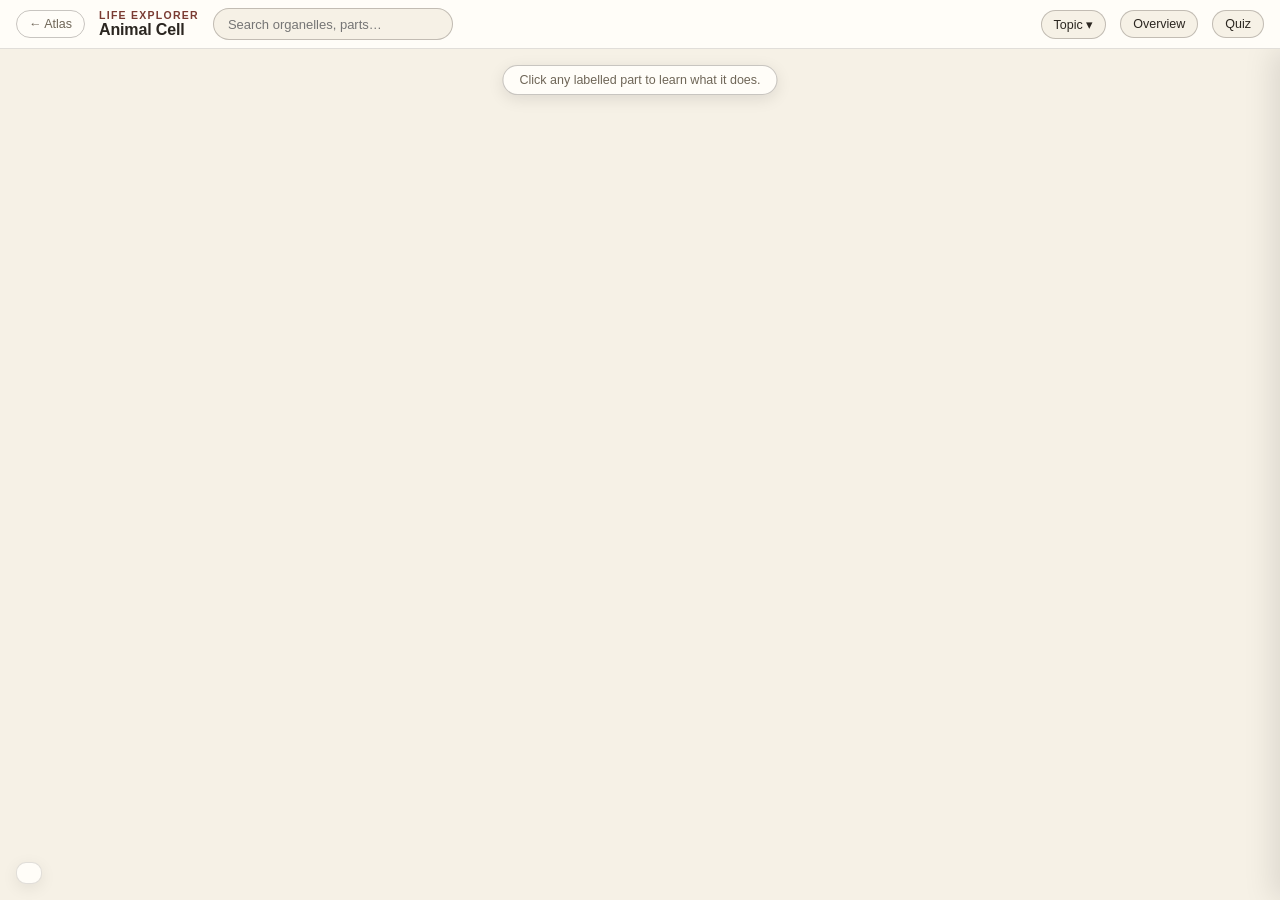
==== subjects/biology/index.html @ 9d11103c "Add three more Biology topics: Tree of Life, Body, Genetics Completes the Life Explorer's first four" ====
<!DOCTYPE html>
<html lang="en">
<head>
<meta charset="utf-8">
<meta name="viewport" content="width=device-width, initial-scale=1">
<title>Life Explorer — Biology · Learning Atlas</title>
<link rel="stylesheet" href="../../core/theme.css">
<link rel="stylesheet" href="styles.css">
</head>
<body>
<div id="app">

  <!-- TOP BAR -->
  <header id="topbar" class="ui">
    <a class="homelink" href="../../" title="Back to the Learning Atlas hub">← Atlas</a>
    <div class="brand"><small>Life Explorer</small><span id="brand-title">Animal Cell</span></div>
    <div class="searchbox">
      <input id="search" type="text" placeholder="Search organelles, parts…" aria-label="Search" autocomplete="off">
      <div id="results" class="results"></div>
    </div>
    <div class="spacer"></div>
    <div class="tb-menu">
      <button class="tb-btn" id="topic-btn" title="Choose a topic">Topic ▾</button>
      <div class="menu-pop" id="topic-pop"></div>
    </div>
    <button class="tb-btn" id="overview-btn">Overview</button>
    <button class="tb-btn" id="quiz-btn">Quiz</button>
  </header>

  <!-- STAGE -->
  <div id="stage">
    <div id="canvas" role="region" aria-label="Interactive biology diagram"></div>
    <div class="legend ui" id="legend" aria-live="polite"></div>
    <div class="hint ui" id="hint">Click any labelled part to learn what it does.</div>
    <div class="live-instruction ui" id="live-instruction"></div>

    <!-- RAIL -->
    <aside id="rail" aria-label="Information panel">
      <div class="rail-head">
        <div style="flex:1">
          <div class="rkind ui" id="rkind">Topic</div>
          <div class="rtitle" id="rtitle">Animal Cell</div>
        </div>
        <button class="icon-btn" id="railclose" title="Close">✕</button>
      </div>
      <div class="tabs" id="tabs"></div>
      <div class="rail-body" id="railbody"></div>
    </aside>
  </div>

  <!-- QUIZ -->
  <div id="quiz"><div class="quizcard ui" id="quizcard"></div></div>
</div>

<script src="../../core/shell.js"></script>
<script src="data/cell.js"></script>
<script src="data/tree-of-life.js"></script>
<script src="data/body-systems.js"></script>
<script src="data/genetics.js"></script>
<script src="explorer.js"></script>
</body>
</html>
---- core/theme.css ----
/* Learning Atlas — shared design system.
   Subject-agnostic tokens + reusable UI (top bar, menus, search, info rail,
   tabs, cards, quiz). Every subject hub links this first, then adds its own
   subject-specific styles (the map for history, diagrams for biology, …).
   Atlas aesthetic; light + dark via prefers-color-scheme.                    */
:root{
  --page:#f6f1e6; --panel:#fffdf8; --panel2:#f1ead9; --ink:#2b2620; --muted:#6f6657; --faint:#9a9588;
  --rule:rgba(43,38,32,.14); --rule2:rgba(43,38,32,.26); --accent:#7a3b32; --link:#3f5a82;
  --neutral:#d6cfbf; --neutral-stroke:#bdb6a4;
  --good:#5f8a6a; --bad:#b0504a;
  --ui:-apple-system,BlinkMacSystemFont,"Segoe UI",Helvetica,Arial,sans-serif;
  --serif:"Iowan Old Style","Palatino Linotype",Palatino,Georgia,serif;
  --rail-w:440px;
}
@media (prefers-color-scheme: dark){
  :root{
    --page:#1c1915; --panel:#252119; --panel2:#1f1c16; --ink:#ece4d4; --muted:#a59c8b; --faint:#7c7466;
    --rule:rgba(236,228,212,.14); --rule2:rgba(236,228,212,.26); --accent:#d99a8e; --link:#9db4d8;
    --neutral:#39342a; --neutral-stroke:#4a4436;
    --good:#6f9b7a; --bad:#c06a6a;
  }
}
*{box-sizing:border-box}
html,body{height:100%}
body{margin:0;background:var(--page);color:var(--ink);font-family:var(--serif);-webkit-font-smoothing:antialiased}
button{font-family:var(--ui);cursor:pointer}
.ui{font-family:var(--ui)}
.sr-only{position:absolute;width:1px;height:1px;padding:0;margin:-1px;overflow:hidden;clip:rect(0,0,0,0);border:0}

/* ---- app shell ---- */
#app{display:flex;flex-direction:column;height:100vh;overflow:hidden}
#topbar{display:flex;align-items:center;gap:14px;padding:8px 16px;background:var(--panel);
  border-bottom:1px solid var(--rule);z-index:20;flex:none}
#topbar .brand{font-weight:600;font-size:16px;letter-spacing:-.01em;white-space:nowrap;text-decoration:none;color:var(--ink)}
#topbar .brand small{display:block;font-family:var(--ui);font-size:10.5px;letter-spacing:.12em;
  text-transform:uppercase;color:var(--accent);font-weight:700}
#topbar .spacer{flex:1}
.homelink{font-family:var(--ui);font-size:12.5px;color:var(--muted);text-decoration:none;border:1px solid var(--rule2);
  border-radius:16px;padding:6px 12px;white-space:nowrap}
.homelink:hover{border-color:var(--accent);color:var(--ink)}
.searchbox{position:relative;font-family:var(--ui)}
.searchbox input{width:240px;height:32px;border:1px solid var(--rule2);background:var(--page);color:var(--ink);
  border-radius:18px;padding:0 14px;font-size:13px;outline:none}
.searchbox input:focus{border-color:var(--accent)}
.results{position:absolute;top:38px;left:0;right:0;background:var(--panel);border:1px solid var(--rule2);
  border-radius:10px;box-shadow:0 8px 28px rgba(0,0,0,.14);overflow:hidden;display:none;z-index:30}
.results.open{display:block}
.results button{display:flex;justify-content:space-between;gap:10px;width:100%;text-align:left;border:0;
  background:none;color:var(--ink);padding:9px 12px;font-size:13px;border-bottom:1px solid var(--rule)}
.results button:hover{background:var(--panel2)}
.results .sub{color:var(--muted);font-size:11.5px}
.tb-btn{font-family:var(--ui);font-size:12.5px;border:1px solid var(--rule2);background:var(--page);
  color:var(--ink);border-radius:16px;padding:6px 12px;display:flex;align-items:center;gap:6px}
.tb-btn:hover{border-color:var(--accent)}
.tb-btn.active{border-color:var(--accent);color:var(--accent);font-weight:600}
.tb-menu{position:relative}
.menu-pop{position:absolute;right:0;top:38px;background:var(--panel);border:1px solid var(--rule2);
  border-radius:10px;padding:8px;box-shadow:0 8px 28px rgba(0,0,0,.14);display:none;z-index:30;min-width:190px}
.menu-pop.open{display:block}
.menu-pop label{display:flex;align-items:center;gap:8px;padding:6px 8px;font-family:var(--ui);font-size:13px;
  color:var(--ink);border-radius:6px;cursor:pointer}
.menu-pop label:hover{background:var(--panel2)}
.menu-pop .head{font-family:var(--ui);font-size:10.5px;letter-spacing:.1em;text-transform:uppercase;
  color:var(--muted);padding:4px 8px}
.menu-pop button.menu-item{display:block;width:100%;text-align:left;border:0;background:none;color:var(--ink);
  padding:7px 8px;border-radius:6px;font-family:var(--ui);font-size:13px}
.menu-pop button.menu-item:hover{background:var(--panel2)}

/* ---- stage ---- */
#stage{position:relative;flex:1;min-height:0;overflow:hidden;display:flex}

/* ---- info rail ---- */
#rail{position:absolute;top:0;right:0;height:100%;width:var(--rail-w);max-width:88vw;background:var(--panel);
  border-left:1px solid var(--rule);display:flex;flex-direction:column;transform:translateX(100%);
  transition:transform .32s cubic-bezier(.4,0,.2,1);z-index:25;box-shadow:-8px 0 28px rgba(0,0,0,.10)}
#rail.open{transform:translateX(0)}
.rail-head{display:flex;align-items:center;gap:8px;padding:12px 14px;border-bottom:1px solid var(--rule)}
.rail-head .rtitle{font-weight:600;font-size:17px;flex:1;line-height:1.2}
.rail-head .rkind{font-family:var(--ui);font-size:11px;letter-spacing:.08em;text-transform:uppercase;color:var(--accent);font-weight:700}
.icon-btn{width:30px;height:30px;border-radius:7px;border:1px solid var(--rule2);background:var(--page);
  color:var(--ink);font-size:14px;line-height:1}
.icon-btn:hover{border-color:var(--accent)}
.tabs{display:flex;gap:2px;padding:6px 10px 0;border-bottom:1px solid var(--rule);flex-wrap:wrap;font-family:var(--ui)}
.tabs button{border:0;background:none;color:var(--muted);font-size:12px;padding:7px 9px;border-radius:7px 7px 0 0;
  border-bottom:2px solid transparent}
.tabs button:hover{color:var(--ink)}
.tabs button.active{color:var(--accent);border-bottom-color:var(--accent);font-weight:600}
.rail-body{flex:1;overflow-y:auto;padding:18px 22px}
.rail-body h3{font-size:15px;margin:20px 0 7px;font-family:var(--ui);font-weight:700}
.rail-body h3:first-child{margin-top:0}
.rail-body p{margin:0 0 13px;font-size:15px;line-height:1.68}
.rail-body ul{margin:0 0 13px;padding-left:20px}
.rail-body li{margin:0 0 5px;line-height:1.6}
.rail-body .lead{font-size:16px;line-height:1.62;color:var(--ink)}
.kv{display:grid;grid-template-columns:auto 1fr;gap:5px 12px;font-family:var(--ui);font-size:13px;margin:0 0 14px}
.kv dt{color:var(--muted)}
.kv dd{margin:0;text-align:right}
.chips{display:flex;flex-wrap:wrap;gap:6px;margin:0 0 14px}
.chip{font-family:var(--ui);font-size:12px;border:1px solid var(--rule2);border-radius:14px;padding:3px 10px;color:var(--muted);
  background:none;cursor:pointer}
.chip:hover{border-color:var(--accent);color:var(--ink)}
.conf{display:inline-block;font-family:var(--ui);font-size:10.5px;letter-spacing:.04em;text-transform:uppercase;
  color:var(--muted);border:1px solid var(--rule2);border-radius:10px;padding:1px 7px;margin-left:6px;vertical-align:1px}
.conf.low{color:var(--accent);border-color:var(--accent)}
.list-item{display:flex;gap:10px;align-items:flex-start;width:100%;text-align:left;border:0;background:none;
  color:var(--ink);padding:9px 6px;border-bottom:1px solid var(--rule);font-family:var(--serif)}
.list-item:hover{background:var(--panel2)}
.list-item .dot{width:9px;height:9px;border-radius:50%;margin-top:6px;flex:none}
.list-item .li-main{flex:1}
.list-item .li-title{font-size:14px}
.list-item .li-sub{font-family:var(--ui);font-size:11.5px;color:var(--muted)}
.note{font-family:var(--ui);font-size:12px;color:var(--muted);background:var(--panel2);border-radius:8px;padding:9px 11px;margin:0 0 12px}

/* ---- quiz modal ---- */
#quiz{position:absolute;inset:0;background:rgba(20,16,12,.45);display:none;align-items:center;justify-content:center;z-index:40}
#quiz.open{display:flex}
.quizcard{background:var(--panel);border-radius:16px;border:1px solid var(--rule2);max-width:440px;width:90%;padding:22px 24px;
  box-shadow:0 20px 60px rgba(0,0,0,.3)}
.quizcard .kq{font-family:var(--ui);font-size:11px;letter-spacing:.1em;text-transform:uppercase;color:var(--accent);font-weight:700}
.quizcard h3{margin:6px 0 14px;font-size:19px}
.quizcard .opts{display:flex;flex-direction:column;gap:8px;margin-bottom:14px}
.quizcard .opts button{border:1px solid var(--rule2);background:var(--page);color:var(--ink);border-radius:10px;
  padding:10px 14px;text-align:left;font-family:var(--serif);font-size:15px}
.quizcard .opts button:hover{border-color:var(--accent)}
.quizcard .feedback{font-family:var(--ui);font-size:13.5px;padding:10px 12px;border-radius:8px;margin-bottom:12px;display:none}
.quizcard .feedback.show{display:block}
.quizcard .feedback.ok{background:rgba(99,140,80,.16);color:var(--good)}
.quizcard .feedback.no{background:rgba(176,80,70,.14);color:var(--bad)}
.quizcard .qfoot{display:flex;justify-content:space-between;align-items:center;font-family:var(--ui);font-size:12px;color:var(--muted)}
.quizcard .qfoot button{border:1px solid var(--rule2);background:var(--page);color:var(--ink);border-radius:8px;padding:7px 14px}
.live-instruction{position:absolute;left:50%;top:16px;transform:translateX(-50%);background:var(--accent);color:#fff;
  font-family:var(--ui);font-size:13px;padding:8px 16px;border-radius:18px;box-shadow:0 6px 20px rgba(0,0,0,.2);z-index:30;display:none}
.live-instruction.show{display:block}

@media (max-width:720px){
  :root{--rail-w:100%}
  #rail{box-shadow:none}
  #topbar .searchbox input{width:150px}
}
---- subjects/biology/styles.css ----
/* Life Explorer — biology-specific styles (diagram canvas, organelle shapes,
   category colours, legend). Loaded after core/theme.css.                    */
:root{
  /* cell */
  --bio-control:#7a5ea8; --bio-energy:#c0574a; --bio-manufacturing:#3f6ea5;
  --bio-storage:#2f8f88; --bio-cleanup:#b5883a; --bio-structure:#8a8172;
  /* tree of life */
  --bio-root:#7a3b32; --bio-bacteria:#2f8f88; --bio-archaea:#7a5ea8; --bio-eukarya:#4e8a54;
  /* body systems */
  --bio-nervous:#7a5ea8; --bio-circulatory:#c0574a; --bio-respiratory:#3f6ea5;
  --bio-digestive:#b5883a; --bio-excretory:#2f8f88; --bio-skeletal:#8a8172; --bio-muscular:#b05a7a;
  /* genetics */
  --bio-concept:#7a3b32; --bio-brown:#8a5a2b; --bio-blue:#3f6ea5;
}
@media (prefers-color-scheme: dark){
  :root{
    --bio-control:#a888d6; --bio-energy:#d1796d; --bio-manufacturing:#6f9bd0;
    --bio-storage:#5cb6ad; --bio-cleanup:#cfa64f; --bio-structure:#a59c8b;
    --bio-root:#d99a8e; --bio-bacteria:#5cb6ad; --bio-archaea:#a888d6; --bio-eukarya:#72b578;
    --bio-nervous:#a888d6; --bio-circulatory:#d1796d; --bio-respiratory:#6f9bd0;
    --bio-digestive:#cfa64f; --bio-excretory:#5cb6ad; --bio-skeletal:#a59c8b; --bio-muscular:#cd85a3;
    --bio-concept:#d99a8e; --bio-brown:#b58048; --bio-blue:#6f9bd0;
  }
}

#stage{background:var(--page)}
#canvas{flex:1;min-width:0;display:flex;align-items:center;justify-content:center;padding:22px 28px;overflow:auto}
#canvas svg.bio-diagram{width:100%;height:100%;max-height:100%;display:block}

/* organelle shapes, coloured by category */
.part{cursor:pointer}
.part .shape{stroke-width:2;transition:fill .15s ease, stroke-width .12s ease, filter .15s ease}
.cat-control .shape{fill:var(--bio-control);stroke:var(--bio-control)}
.cat-energy .shape{fill:var(--bio-energy);stroke:var(--bio-energy)}
.cat-manufacturing .shape{fill:var(--bio-manufacturing);stroke:var(--bio-manufacturing)}
.cat-storage .shape{fill:var(--bio-storage);stroke:var(--bio-storage)}
.cat-cleanup .shape{fill:var(--bio-cleanup);stroke:var(--bio-cleanup)}
.cat-structure .shape{fill:var(--bio-structure);stroke:var(--bio-structure)}
.cat-root .shape{fill:var(--bio-root);stroke:var(--bio-root)}
.cat-bacteria .shape{fill:var(--bio-bacteria);stroke:var(--bio-bacteria)}
.cat-archaea .shape{fill:var(--bio-archaea);stroke:var(--bio-archaea)}
.cat-eukarya .shape{fill:var(--bio-eukarya);stroke:var(--bio-eukarya)}
.cat-nervous .shape{fill:var(--bio-nervous);stroke:var(--bio-nervous)}
.cat-circulatory .shape{fill:var(--bio-circulatory);stroke:var(--bio-circulatory)}
.cat-respiratory .shape{fill:var(--bio-respiratory);stroke:var(--bio-respiratory)}
.cat-digestive .shape{fill:var(--bio-digestive);stroke:var(--bio-digestive)}
.cat-excretory .shape{fill:var(--bio-excretory);stroke:var(--bio-excretory)}
.cat-skeletal .shape{fill:var(--bio-skeletal);stroke:var(--bio-skeletal)}
.cat-muscular .shape{fill:var(--bio-muscular);stroke:var(--bio-muscular)}
.part .shape{fill-opacity:.82}
/* variants */
.shape.hollow{fill:none !important;stroke-width:2.5}
.shape.inner{opacity:.55}
.shape.inner2{stroke-dasharray:4 4;opacity:.7}
.shape.stroke{fill:none !important;stroke-width:5;stroke-linecap:round;stroke-linejoin:round}
.shape.stroke.thick{stroke-width:7}
.shape.crista{fill:none !important;stroke:var(--page);stroke-width:2.5;opacity:.7}
.part[data-part="cytoplasm"] .shape{fill-opacity:.14;stroke:none}
.part[data-part="cell-membrane"]{cursor:pointer}
.dots circle{fill:var(--bio-manufacturing)}
.cat-cleanup .dots circle{fill:var(--page)}
.dots.big circle{fill:var(--bio-manufacturing)}

/* hover + selection */
.part:hover .shape{filter:brightness(1.12);fill-opacity:.95}
.part.selected .shape{stroke:var(--ink);stroke-width:3.5}
.part.selected .shape.stroke{stroke:var(--ink)}
.part.dim{opacity:.35;transition:opacity .2s}

/* labels */
.plabel{font-family:var(--ui);font-size:15px;font-weight:600;fill:var(--ink);pointer-events:none;
  paint-order:stroke;stroke:var(--page);stroke-width:3.5px;stroke-linejoin:round}

/* tree-of-life nodes + connectors */
.shape.node{fill-opacity:.9}
.part:hover .shape.node{fill-opacity:1}
.connector{fill:none;stroke:var(--rule2);stroke-width:2.5}
.node-label{fill:#fff;stroke:none}
.tree-note{fill:var(--muted) !important;font-size:12px;font-weight:700;letter-spacing:.06em;text-transform:uppercase;
  stroke:var(--page);stroke-width:3px}

/* body-systems silhouette + label leaders */
.body-bg *{fill:var(--neutral);opacity:.45;pointer-events:none}
.leader{stroke:var(--rule2);stroke-width:1.5}
.shape.intestine{stroke-width:9}

/* legend (bottom-left, reuses core .legend look) */
.legend{position:absolute;left:16px;bottom:16px;background:var(--panel);border:1px solid var(--rule);
  border-radius:10px;padding:10px 12px;font-family:var(--ui);font-size:12px;color:var(--muted);
  box-shadow:0 4px 16px rgba(0,0,0,.08);max-width:220px}
.legend .ttl{font-weight:700;color:var(--ink);margin-bottom:6px;font-size:11px;letter-spacing:.05em;text-transform:uppercase}
.legend .row{display:flex;align-items:center;gap:8px;margin:4px 0;cursor:default}
.legend .sw{width:12px;height:12px;border-radius:4px;flex:none}
.hint{position:absolute;left:50%;top:16px;transform:translateX(-50%);background:var(--panel);
  border:1px solid var(--rule2);border-radius:18px;padding:7px 16px;font-family:var(--ui);font-size:12.5px;
  color:var(--muted);box-shadow:0 4px 16px rgba(0,0,0,.1);transition:opacity .5s}

/* part detail extras */
.analogy{font-family:var(--serif);font-style:italic;font-size:15px;line-height:1.55;color:var(--ink);
  border-left:3px solid var(--accent);padding:6px 0 6px 14px;margin:0 0 14px}
.cat-tag{display:inline-block;font-family:var(--ui);font-size:11px;font-weight:700;letter-spacing:.03em;
  border-radius:12px;padding:2px 10px;color:#fff}
.cat-tag.control{background:var(--bio-control)} .cat-tag.energy{background:var(--bio-energy)}
.cat-tag.manufacturing{background:var(--bio-manufacturing)} .cat-tag.storage{background:var(--bio-storage)}
.cat-tag.cleanup{background:var(--bio-cleanup)} .cat-tag.structure{background:var(--bio-structure)}
.parts-group{font-family:var(--ui);font-size:11px;font-weight:700;letter-spacing:.06em;text-transform:uppercase;
  color:var(--muted);margin:16px 0 4px}
.parts-group:first-child{margin-top:0}

/* genetics — Punnett square tool */
.punnett{width:100%;max-width:560px;margin:0 auto;font-family:var(--ui)}
.punnett h2{font-family:var(--serif);font-size:24px;margin:0 0 6px}
.punnett .pnote{font-size:13.5px;color:var(--muted);line-height:1.55;margin:0 0 18px}
.punnett .pnote b{color:var(--ink)}
.parents{display:flex;gap:18px;margin-bottom:22px;flex-wrap:wrap}
.parent{flex:1;min-width:170px}
.parent .plab{display:block;font-size:11px;font-weight:700;letter-spacing:.06em;text-transform:uppercase;color:var(--muted);margin-bottom:6px}
.seg{display:flex;gap:6px}
.seg-btn{flex:1;border:1px solid var(--rule2);background:var(--panel);color:var(--ink);border-radius:9px;
  padding:9px 0;font-size:15px;font-weight:600;letter-spacing:.02em}
.seg-btn:hover{border-color:var(--accent)}
.seg-btn.on{background:var(--accent);color:#fff;border-color:var(--accent)}
.square-wrap{display:flex;justify-content:center;margin-bottom:20px}
table.square{border-collapse:separate;border-spacing:6px}
table.square th{width:76px;height:40px;font-size:17px;font-weight:700;color:var(--muted)}
table.square th.corner{background:none}
table.square td{width:76px;height:76px;text-align:center;vertical-align:middle;font-size:22px;font-weight:700;
  border-radius:12px;color:#fff;box-shadow:0 2px 8px rgba(0,0,0,.12)}
td.ph-brown{background:var(--bio-brown)} td.ph-blue{background:var(--bio-blue)}
.results{max-width:420px;margin:0 auto}
.rrow{display:flex;gap:12px;align-items:baseline;padding:9px 0;border-bottom:1px solid var(--rule)}
.rrow:last-child{border-bottom:0}
.rlab{width:92px;flex:none;font-size:11px;font-weight:700;letter-spacing:.06em;text-transform:uppercase;color:var(--muted)}
.rval{font-size:15px;color:var(--ink)}
.ph-chip{display:inline-block;border-radius:14px;padding:3px 11px;color:#fff;font-size:13px;font-weight:600;margin-right:6px}
.ph-chip.brown{background:var(--bio-brown)} .ph-chip.blue{background:var(--bio-blue)}

/* quiz "click the diagram" peek mode: let clicks reach the canvas */
#quiz.peek{background:transparent;pointer-events:none;align-items:flex-start}
#quiz.peek .quizcard{display:none}

@media (max-width:720px){
  .legend{font-size:11px;max-width:160px}
  #canvas{padding:10px}
}
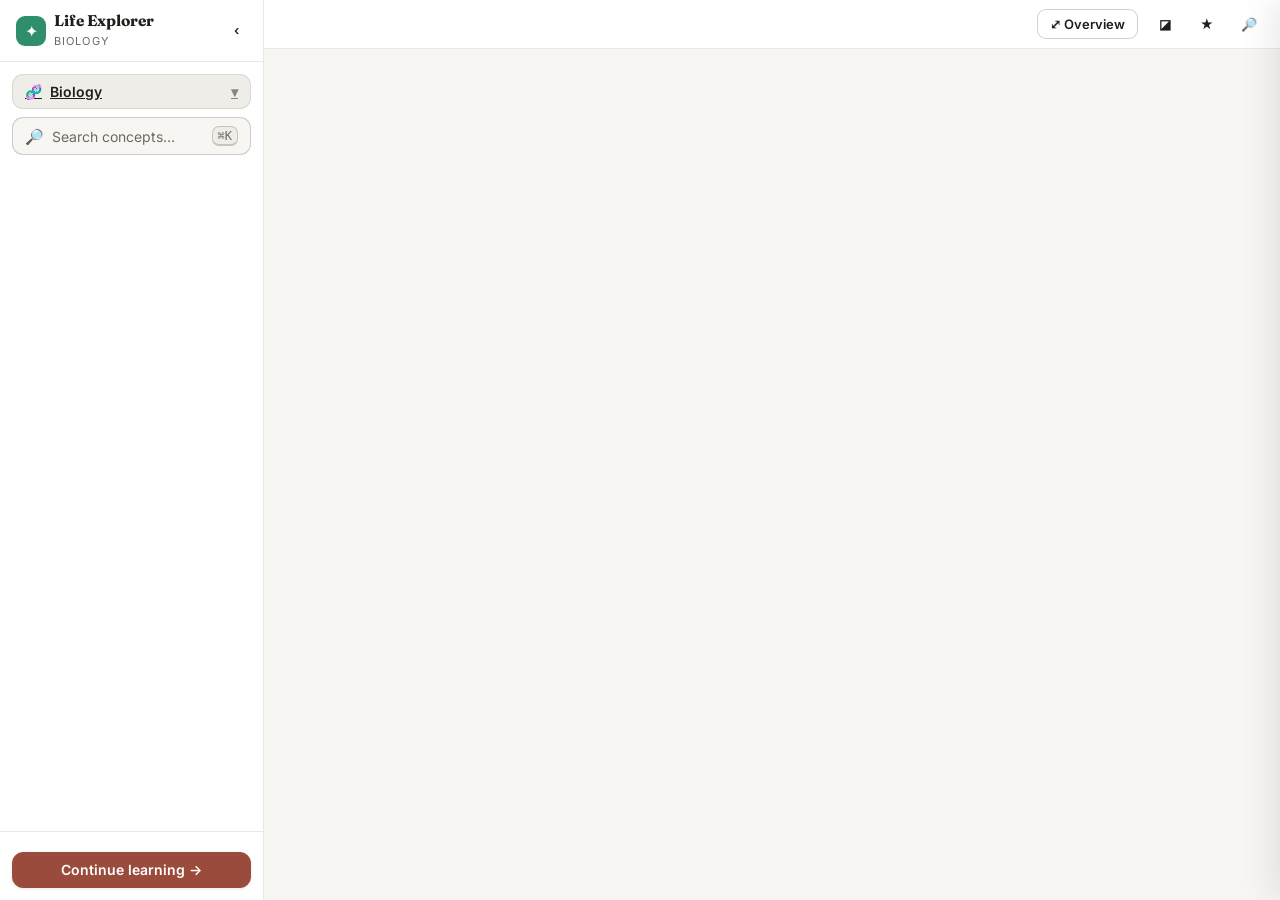
==== commit 516a3fea: "Biology: align to Indiana 2023 HS Biology standards Add the standards accountability layer to the Bi" ====
--- a/subjects/biology/index.html
+++ b/subjects/biology/index.html
@@ -8,55 +8,98 @@
 <link rel="stylesheet" href="styles.css">
 </head>
 <body>
-<div id="app">
+<div id="app" class="la-shell">
 
-  <!-- TOP BAR -->
-  <header id="topbar" class="ui">
-    <a class="homelink" href="../../" title="Back to the Learning Atlas hub">← Atlas</a>
-    <div class="brand"><small>Life Explorer</small><span id="brand-title">Animal Cell</span></div>
-    <div class="searchbox">
-      <input id="search" type="text" placeholder="Search organelles, parts…" aria-label="Search" autocomplete="off">
-      <div id="results" class="results"></div>
+  <!-- ===================== SIDEBAR (curriculum spine) ===================== -->
+  <aside class="la-side" id="sidebar" aria-label="Curriculum navigation">
+    <div class="la-brand">
+      <a class="la-logo" href="../../" title="Back to the Learning Atlas hub" aria-label="Learning Atlas home">✦</a>
+      <span class="la-brand-txt"><b>Life Explorer</b><small>Biology</small></span>
+      <button class="btn btn-ghost btn-icon btn-sm" id="collapse-btn" aria-label="Collapse sidebar" data-tooltip="Collapse">‹</button>
     </div>
-    <div class="spacer"></div>
-    <div class="tb-menu">
-      <button class="tb-btn" id="topic-btn" title="Choose a topic">Topic ▾</button>
-      <div class="menu-pop" id="topic-pop"></div>
+    <div class="la-side-scroll">
+      <a class="la-subject" href="../../" title="Switch subject"><span class="ic">🧬</span><span class="nm">Biology</span><span style="opacity:.5">▾</span></a>
+      <button class="la-navsearch" id="open-cmd"><span style="font-size:15px">🔎</span><span>Search concepts…</span><span class="kbd">⌘K</span></button>
+      <nav id="outline" aria-label="Concepts by unit"></nav>
     </div>
-    <button class="tb-btn" id="overview-btn">Overview</button>
-    <button class="tb-btn" id="quiz-btn">Quiz</button>
-  </header>
+    <div class="la-side-foot">
+      <div class="la-streak" id="streak"></div>
+      <button class="btn btn-primary btn-block la-btn-continue" id="continue-btn"><span>Continue learning →</span></button>
+    </div>
+  </aside>
 
-  <!-- STAGE -->
-  <div id="stage">
-    <div id="canvas" role="region" aria-label="Interactive biology diagram"></div>
-    <div class="legend ui" id="legend" aria-live="polite"></div>
-    <div class="hint ui" id="hint">Click any labelled part to learn what it does.</div>
-    <div class="live-instruction ui" id="live-instruction"></div>
+  <!-- ===================== MAIN ===================== -->
+  <div class="la-main">
+    <header class="la-appbar">
+      <button class="btn btn-ghost btn-icon btn-sm la-menu-toggle" id="menu-btn" aria-label="Open menu">☰</button>
+      <nav class="la-crumbs" id="crumbs" aria-label="Breadcrumb"></nav>
+      <span class="spacer"></span>
+      <button class="btn btn-secondary btn-sm" id="quiz-btn" data-tooltip="Quiz on this model" style="display:none">Quiz</button>
+      <button class="btn btn-secondary btn-sm" id="overview-btn" data-tooltip="Zoom out to the whole map"><span id="overview-label">⤢ Overview</span></button>
+      <button class="btn btn-ghost btn-icon btn-sm" id="standards-btn" data-tooltip="Standards coverage (Indiana)" aria-label="Standards coverage">◪</button>
+      <button class="btn btn-ghost btn-icon btn-sm" id="progress-btn" data-tooltip="Your progress" aria-label="Progress">★</button>
+      <button class="btn btn-ghost btn-icon btn-sm" id="open-cmd2" data-tooltip="Search (⌘K)" aria-label="Search">🔎</button>
+    </header>
 
-    <!-- RAIL -->
-    <aside id="rail" aria-label="Information panel">
-      <div class="rail-head">
-        <div style="flex:1">
-          <div class="rkind ui" id="rkind">Topic</div>
-          <div class="rtitle" id="rtitle">Animal Cell</div>
-        </div>
-        <button class="icon-btn" id="railclose" title="Close">✕</button>
+    <div id="stage">
+      <div id="bio-main">
+        <div id="bio-map" class="m-view" role="region" aria-label="Learning map"></div>
+        <div id="bio-lesson" class="m-view" role="region" aria-label="Lesson" style="display:none"></div>
+        <div id="canvas" role="region" aria-label="Interactive biology diagram" style="display:none"></div>
+        <div class="legend ui" id="legend" aria-live="polite" style="display:none"></div>
+        <div class="hint ui" id="hint" style="display:none">Click any labelled part to learn what it does.</div>
+        <div class="live-instruction ui" id="live-instruction"></div>
       </div>
-      <div class="tabs" id="tabs"></div>
-      <div class="rail-body" id="railbody"></div>
-    </aside>
+    </div>
   </div>
 
-  <!-- QUIZ -->
+  <!-- ===================== SHARED DRAWER (scrim + rail) ===================== -->
+  <div class="la-scrim" id="scrim"></div>
+  <aside id="rail" aria-label="Details panel">
+    <div class="rail-head">
+      <div style="flex:1">
+        <div class="rkind ui" id="rkind">Field notebook</div>
+        <div class="rtitle" id="rtitle">Your progress</div>
+      </div>
+      <button class="icon-btn" id="railclose" title="Close" aria-label="Close panel">✕</button>
+    </div>
+    <div class="tabs" id="tabs"></div>
+    <div class="rail-body" id="railbody"></div>
+  </aside>
+
+  <!-- ===================== COMMAND PALETTE ===================== -->
+  <div class="la-cmd" id="cmd">
+    <div class="la-cmd-card">
+      <div class="la-cmd-in"><span style="font-size:17px;color:var(--muted)">🔎</span>
+        <input id="cmd-input" type="text" placeholder="Search concepts, models, jump to a unit…" aria-label="Search" autocomplete="off">
+        <span class="kbd">esc</span></div>
+      <div class="la-cmd-list" id="cmd-list"></div>
+    </div>
+  </div>
+
+  <!-- ===================== QUIZ MODAL ===================== -->
   <div id="quiz"><div class="quizcard ui" id="quizcard"></div></div>
 </div>
 
+<script type="module" src="vendor/model-viewer.min.js"></script>
 <script src="../../core/shell.js"></script>
+<script src="engine/store.js"></script>
+<script src="engine/graph.js"></script>
+<script src="engine/components.js"></script>
+<script src="engine/player.js"></script>
+<script src="engine/map.js"></script>
+<script src="explorer.js"></script>
 <script src="data/cell.js"></script>
+<script src="data/plant-cell.js"></script>
 <script src="data/tree-of-life.js"></script>
 <script src="data/body-systems.js"></script>
 <script src="data/genetics.js"></script>
-<script src="explorer.js"></script>
+<script src="data/concepts.js"></script>
+<script src="data/standards.js"></script>
+<script src="data/lessons-life.js"></script>
+<script src="data/lessons-cells.js"></script>
+<script src="data/lessons-processes.js"></script>
+<script src="data/lessons-more.js"></script>
+<script src="engine/app.js"></script>
 </body>
 </html>
--- a/core/theme.css
+++ b/core/theme.css
@@ -1,139 +1,592 @@
-/* Learning Atlas — shared design system.
-   Subject-agnostic tokens + reusable UI (top bar, menus, search, info rail,
-   tabs, cards, quiz). Every subject hub links this first, then adds its own
-   subject-specific styles (the map for history, diagrams for biology, …).
-   Atlas aesthetic; light + dark via prefers-color-scheme.                    */
+/* ============================================================================
+   Learning Atlas — shared design system  (core/theme.css)
+   ----------------------------------------------------------------------------
+   ONE source of truth for the whole hub. Every subject links this first, then
+   layers its own subject-specific styles on top. The "atlas" identity is kept
+   — warm parchment surfaces, an editorial serif for display, a muted brick
+   accent — but it is now expressed through a rigorous token system (spacing,
+   radius, elevation, type, motion) plus a library of reusable primitives
+   (buttons, cards, badges, tooltips, skeletons, empty/error states, forms,
+   alerts, progress) so every page is built from the same parts.
+
+   LAYERS
+     1. Design tokens         — the vocabulary (colour, space, radius, …)
+     2. Base + accessibility  — resets, focus rings, reduced-motion, a11y
+     3. App shell             — topbar, search, menus
+     4. Stage + info rail     — the sliding drawer + its content styles
+     5. Quiz modal            — dialog
+     6. Primitives            — buttons, cards, badges, chips, tags, tooltips,
+                                skeletons, spinners, empty states, alerts,
+                                progress, form controls, kbd
+   Light + dark via prefers-color-scheme; high-contrast + reduced-motion honoured.
+   ========================================================================== */
+
+/* Modern-scholarly type: Inter for UI/body, Fraunces (optical serif) for display. */
+@import url('https://fonts.googleapis.com/css2?family=Inter:wght@400;500;600;700;800&family=Fraunces:opsz,wght@9..144,500;9..144,600;9..144,700&display=swap');
+
+/* ========================================================================== *
+   1 · DESIGN TOKENS
+   ========================================================================== */
 :root{
-  --page:#f6f1e6; --panel:#fffdf8; --panel2:#f1ead9; --ink:#2b2620; --muted:#6f6657; --faint:#9a9588;
-  --rule:rgba(43,38,32,.14); --rule2:rgba(43,38,32,.26); --accent:#7a3b32; --link:#3f5a82;
-  --neutral:#d6cfbf; --neutral-stroke:#bdb6a4;
-  --good:#5f8a6a; --bad:#b0504a;
-  --ui:-apple-system,BlinkMacSystemFont,"Segoe UI",Helvetica,Arial,sans-serif;
-  --serif:"Iowan Old Style","Palatino Linotype",Palatino,Georgia,serif;
+  /* — Brand & surface palette ("modern scholarly": clean warm neutrals,
+       a livelier terracotta accent; the parchment yellow is retired) — */
+  --page:#f7f6f3; --panel:#ffffff; --panel2:#efede8;
+  --ink:#211f1c; --muted:#6d6a63; --faint:#9b968c;
+  --rule:rgba(33,31,28,.10); --rule2:rgba(33,31,28,.20);
+  --accent:#9a4b3b; --link:#3e63a8;
+  --neutral:#dedbd3; --neutral-stroke:#c4c0b5;
+  --good:#3d9464; --bad:#c74f44;
+
+  /* — Semantic colour extensions — */
+  --accent-ink:#ffffff;                  /* text/icon on an accent fill       */
+  --accent-weak:rgba(154,75,59,.09);     /* accent tint background            */
+  --accent-ring:rgba(154,75,59,.25);     /* focus ring / selected glow        */
+  --info:#3e63a8;  --info-weak:rgba(62,99,168,.10);
+  --warn:#b07a22;  --warn-weak:rgba(176,122,34,.12);
+  --good-weak:rgba(61,148,100,.12);
+  --bad-weak:rgba(199,79,68,.10);
+  --focus:#3e63a8;                        /* keyboard focus ring              */
+  --overlay:rgba(18,17,15,.48);           /* modal / scrim backdrop           */
+  --scrim:rgba(18,17,15,.14);             /* light scrim for non-blocking drawer */
+  /* --brand is the per-subject chrome accent. Defaults to the atlas brick;
+     each subject may set it to its own hue (Math blue, Biology green, …). */
+  --brand:var(--accent); --brand-ink:var(--accent-ink);
+  --brand-weak:var(--accent-weak); --brand-ring:var(--accent-ring);
+
+  /* — Typography — */
+  --ui:"Inter",-apple-system,BlinkMacSystemFont,"Segoe UI",Helvetica,Arial,sans-serif;
+  --serif:"Fraunces","Iowan Old Style","Palatino Linotype",Palatino,Georgia,serif;
+  --mono:ui-monospace,SFMono-Regular,"SF Mono",Menlo,Consolas,monospace;
+  --fs-2xs:11px; --fs-xs:12px; --fs-sm:13px; --fs-md:14px; --fs-base:15.5px;
+  --fs-lg:17.5px; --fs-xl:20px; --fs-2xl:23px; --fs-3xl:28px; --fs-4xl:36px; --fs-5xl:48px;
+  --lh-tight:1.15; --lh-snug:1.35; --lh-normal:1.55; --lh-relaxed:1.68;
+  --fw-normal:400; --fw-medium:500; --fw-semibold:600; --fw-bold:700;
+  --tracking-wide:.08em; --tracking-wider:.12em; --tracking-caps:.1em;
+
+  /* — Spacing scale (4px base) — */
+  --sp-0:0; --sp-1:4px; --sp-2:8px; --sp-3:12px; --sp-4:16px; --sp-5:20px;
+  --sp-6:24px; --sp-7:28px; --sp-8:32px; --sp-10:40px; --sp-12:48px; --sp-16:64px;
+
+  /* — Radius scale — */
+  --r-xs:7px; --r-sm:9px; --r-md:11px; --r-lg:14px; --r-xl:18px; --r-2xl:24px;
+  --r-pill:999px; --r-round:50%;
+
+  /* — Elevation (shadows: soft, diffuse, neutral) — */
+  --sh-1:0 1px 2px rgba(20,18,15,.04), 0 1px 4px rgba(20,18,15,.06);
+  --sh-2:0 3px 12px rgba(20,18,15,.07);
+  --sh-3:0 10px 32px rgba(20,18,15,.11);
+  --sh-4:0 24px 64px rgba(20,18,15,.16);
+  --sh-rail:-8px 0 32px rgba(0,0,0,.09);
+  --sh-focus:0 0 0 3px var(--accent-ring);
+
+  /* — Motion — */
+  --ease:cubic-bezier(.4,0,.2,1);
+  --ease-out:cubic-bezier(.2,.7,.2,1);
+  --ease-spring:cubic-bezier(.34,1.4,.5,1);
+  --dur-1:120ms; --dur-2:200ms; --dur-3:320ms; --dur-4:480ms;
+
+  /* — Z-index scale — */
+  --z-stage:10; --z-nav:20; --z-rail:25; --z-pop:30; --z-modal:40; --z-toast:50;
+
+  /* — Layout — */
   --rail-w:440px;
-}
+  --touch:44px;                            /* min interactive target           */
+}
+
 @media (prefers-color-scheme: dark){
   :root{
-    --page:#1c1915; --panel:#252119; --panel2:#1f1c16; --ink:#ece4d4; --muted:#a59c8b; --faint:#7c7466;
-    --rule:rgba(236,228,212,.14); --rule2:rgba(236,228,212,.26); --accent:#d99a8e; --link:#9db4d8;
-    --neutral:#39342a; --neutral-stroke:#4a4436;
-    --good:#6f9b7a; --bad:#c06a6a;
+    /* neutral slate darks (the sepia dark mode is retired) */
+    --page:#141519; --panel:#1d1f24; --panel2:#181a1f;
+    --ink:#e9e9ec; --muted:#9d9fa6; --faint:#6f7178;
+    --rule:rgba(233,233,236,.10); --rule2:rgba(233,233,236,.20);
+    --accent:#e29385; --link:#94b4e8;
+    --neutral:#2a2d33; --neutral-stroke:#3a3e46;
+    --good:#66b586; --bad:#dd7a70;
+
+    --accent-ink:#17140f;
+    --accent-weak:rgba(226,147,133,.13);
+    --accent-ring:rgba(226,147,133,.28);
+    --info:#94b4e8; --info-weak:rgba(148,180,232,.14);
+    --warn:#d8b878; --warn-weak:rgba(216,184,120,.14);
+    --good-weak:rgba(102,181,134,.16);
+    --bad-weak:rgba(221,122,112,.15);
+    --focus:#94b4e8;
+    --overlay:rgba(0,0,0,.60);
+    --scrim:rgba(0,0,0,.34);
+
+    --sh-1:0 1px 2px rgba(0,0,0,.30), 0 1px 3px rgba(0,0,0,.34);
+    --sh-2:0 3px 12px rgba(0,0,0,.38);
+    --sh-3:0 10px 32px rgba(0,0,0,.46);
+    --sh-4:0 24px 64px rgba(0,0,0,.55);
+    --sh-rail:-8px 0 32px rgba(0,0,0,.45);
   }
 }
+
+/* Stronger separators when the OS asks for more contrast. */
+@media (prefers-contrast: more){
+  :root{--rule:rgba(33,31,28,.34); --rule2:rgba(33,31,28,.52); --muted:#54524b; --faint:#6b6961}
+}
+@media (prefers-contrast: more) and (prefers-color-scheme: dark){
+  :root{--rule:rgba(233,233,236,.34); --rule2:rgba(233,233,236,.55); --muted:#c6c7cc; --faint:#a5a6ad}
+}
+
+/* ========================================================================== *
+   2 · BASE + ACCESSIBILITY
+   ========================================================================== */
 *{box-sizing:border-box}
 html,body{height:100%}
-body{margin:0;background:var(--page);color:var(--ink);font-family:var(--serif);-webkit-font-smoothing:antialiased}
-button{font-family:var(--ui);cursor:pointer}
+body{margin:0;background:var(--page);color:var(--ink);font-family:var(--ui);
+  -webkit-font-smoothing:antialiased;text-rendering:optimizeLegibility}
+/* Display headings carry the scholarly serif; body copy is the modern sans. */
+h1,h2,h3,h4{font-family:var(--serif);letter-spacing:-.01em}
+button{font-family:var(--ui);cursor:pointer;color:inherit}
+/* Inline SVG icons (Atlas.icon) inherit text colour and align to the text line. */
+.ic-svg{display:inline-block;vertical-align:-.15em;flex:none}
+a{color:var(--link)}
 .ui{font-family:var(--ui)}
+.serif{font-family:var(--serif)}
+.tabnum{font-variant-numeric:tabular-nums}
 .sr-only{position:absolute;width:1px;height:1px;padding:0;margin:-1px;overflow:hidden;clip:rect(0,0,0,0);border:0}
 
-/* ---- app shell ---- */
-#app{display:flex;flex-direction:column;height:100vh;overflow:hidden}
-#topbar{display:flex;align-items:center;gap:14px;padding:8px 16px;background:var(--panel);
-  border-bottom:1px solid var(--rule);z-index:20;flex:none}
-#topbar .brand{font-weight:600;font-size:16px;letter-spacing:-.01em;white-space:nowrap;text-decoration:none;color:var(--ink)}
-#topbar .brand small{display:block;font-family:var(--ui);font-size:10.5px;letter-spacing:.12em;
-  text-transform:uppercase;color:var(--accent);font-weight:700}
+/* One consistent keyboard-focus ring for every interactive element. Mouse
+   users never see it (":focus-visible"); keyboard users always do. */
+:where(a,button,input,select,textarea,[tabindex],summary):focus-visible{
+  outline:2px solid var(--focus);outline-offset:2px;border-radius:var(--r-xs)}
+:where(a,button,input,select,textarea,[tabindex]):focus:not(:focus-visible){outline:none}
+
+/* Skip-link: first tab stop jumps past the chrome to the main stage. */
+.skip-link{position:absolute;left:var(--sp-2);top:-60px;z-index:var(--z-toast);
+  background:var(--accent);color:var(--accent-ink);font-family:var(--ui);font-size:var(--fs-sm);
+  padding:var(--sp-2) var(--sp-4);border-radius:var(--r-md);transition:top var(--dur-2) var(--ease)}
+.skip-link:focus{top:var(--sp-2)}
+
+/* Honour "reduce motion": collapse transitions & animations, keep end states. */
+@media (prefers-reduced-motion: reduce){
+  *,*::before,*::after{animation-duration:.01ms !important;animation-iteration-count:1 !important;
+    transition-duration:.01ms !important;scroll-behavior:auto !important}
+}
+
+/* ========================================================================== *
+   3 · APP SHELL — topbar, brand, search, menus
+   ========================================================================== */
+/* old top-bar shell (biology/history). The sidebar shell opts out via .la-shell. */
+#app:not(.la-shell){display:flex;flex-direction:column;height:100vh;overflow:hidden}
+
+#topbar{display:flex;align-items:center;gap:var(--sp-3);padding:var(--sp-2) var(--sp-4);
+  background:var(--panel);border-bottom:1px solid var(--rule);z-index:var(--z-nav);flex:none}
+#topbar .brand{font-weight:var(--fw-semibold);font-size:var(--fs-lg);letter-spacing:-.01em;
+  white-space:nowrap;text-decoration:none;color:var(--ink)}
+#topbar .brand small{display:block;font-family:var(--ui);font-size:var(--fs-2xs);letter-spacing:var(--tracking-wider);
+  text-transform:uppercase;color:var(--accent);font-weight:var(--fw-bold)}
 #topbar .spacer{flex:1}
-.homelink{font-family:var(--ui);font-size:12.5px;color:var(--muted);text-decoration:none;border:1px solid var(--rule2);
-  border-radius:16px;padding:6px 12px;white-space:nowrap}
+
+.homelink{font-family:var(--ui);font-size:var(--fs-sm);color:var(--muted);text-decoration:none;
+  border:1px solid var(--rule2);border-radius:var(--r-pill);padding:var(--sp-2) var(--sp-3);white-space:nowrap;
+  display:inline-flex;align-items:center;gap:var(--sp-1);transition:border-color var(--dur-1) var(--ease),color var(--dur-1) var(--ease)}
 .homelink:hover{border-color:var(--accent);color:var(--ink)}
+
 .searchbox{position:relative;font-family:var(--ui)}
 .searchbox input{width:240px;height:32px;border:1px solid var(--rule2);background:var(--page);color:var(--ink);
-  border-radius:18px;padding:0 14px;font-size:13px;outline:none}
-.searchbox input:focus{border-color:var(--accent)}
+  border-radius:var(--r-pill);padding:0 var(--sp-4);font-size:var(--fs-md);outline:none;
+  transition:border-color var(--dur-1) var(--ease),box-shadow var(--dur-1) var(--ease)}
+.searchbox input:focus{border-color:var(--accent);box-shadow:var(--sh-focus)}
 .results{position:absolute;top:38px;left:0;right:0;background:var(--panel);border:1px solid var(--rule2);
-  border-radius:10px;box-shadow:0 8px 28px rgba(0,0,0,.14);overflow:hidden;display:none;z-index:30}
+  border-radius:var(--r-md);box-shadow:var(--sh-3);overflow:hidden;display:none;z-index:var(--z-pop)}
 .results.open{display:block}
-.results button{display:flex;justify-content:space-between;gap:10px;width:100%;text-align:left;border:0;
-  background:none;color:var(--ink);padding:9px 12px;font-size:13px;border-bottom:1px solid var(--rule)}
-.results button:hover{background:var(--panel2)}
-.results .sub{color:var(--muted);font-size:11.5px}
-.tb-btn{font-family:var(--ui);font-size:12.5px;border:1px solid var(--rule2);background:var(--page);
-  color:var(--ink);border-radius:16px;padding:6px 12px;display:flex;align-items:center;gap:6px}
+.results button{display:flex;justify-content:space-between;gap:var(--sp-3);width:100%;text-align:left;border:0;
+  background:none;color:var(--ink);padding:var(--sp-2) var(--sp-3);font-size:var(--fs-md);border-bottom:1px solid var(--rule)}
+.results button:last-child{border-bottom:0}
+.results button:hover,.results button.active{background:var(--panel2)}
+.results .sub{color:var(--muted);font-size:var(--fs-xs)}
+.results mark{background:var(--accent-weak);color:var(--accent);padding:0 1px;border-radius:3px}
+
+.tb-btn{font-family:var(--ui);font-size:var(--fs-sm);border:1px solid var(--rule2);background:var(--page);
+  color:var(--ink);border-radius:var(--r-pill);padding:var(--sp-2) var(--sp-3);display:inline-flex;align-items:center;gap:var(--sp-1);
+  transition:border-color var(--dur-1) var(--ease),color var(--dur-1) var(--ease),background var(--dur-1) var(--ease)}
 .tb-btn:hover{border-color:var(--accent)}
-.tb-btn.active{border-color:var(--accent);color:var(--accent);font-weight:600}
+.tb-btn:active{background:var(--panel2)}
+.tb-btn.active{border-color:var(--accent);color:var(--accent);font-weight:var(--fw-semibold);background:var(--accent-weak)}
 .tb-menu{position:relative}
+
 .menu-pop{position:absolute;right:0;top:38px;background:var(--panel);border:1px solid var(--rule2);
-  border-radius:10px;padding:8px;box-shadow:0 8px 28px rgba(0,0,0,.14);display:none;z-index:30;min-width:190px}
-.menu-pop.open{display:block}
-.menu-pop label{display:flex;align-items:center;gap:8px;padding:6px 8px;font-family:var(--ui);font-size:13px;
-  color:var(--ink);border-radius:6px;cursor:pointer}
+  border-radius:var(--r-md);padding:var(--sp-2);box-shadow:var(--sh-3);display:none;z-index:var(--z-pop);min-width:190px}
+.menu-pop.open{display:block;animation:pop-in var(--dur-2) var(--ease-out)}
+.menu-pop label{display:flex;align-items:center;gap:var(--sp-2);padding:var(--sp-2);font-family:var(--ui);
+  font-size:var(--fs-md);color:var(--ink);border-radius:var(--r-xs);cursor:pointer}
 .menu-pop label:hover{background:var(--panel2)}
-.menu-pop .head{font-family:var(--ui);font-size:10.5px;letter-spacing:.1em;text-transform:uppercase;
-  color:var(--muted);padding:4px 8px}
+.menu-pop .head{font-family:var(--ui);font-size:var(--fs-2xs);letter-spacing:var(--tracking-caps);text-transform:uppercase;
+  color:var(--muted);padding:var(--sp-1) var(--sp-2)}
 .menu-pop button.menu-item{display:block;width:100%;text-align:left;border:0;background:none;color:var(--ink);
-  padding:7px 8px;border-radius:6px;font-family:var(--ui);font-size:13px}
+  padding:var(--sp-2);border-radius:var(--r-xs);font-family:var(--ui);font-size:var(--fs-md)}
 .menu-pop button.menu-item:hover{background:var(--panel2)}
-
-/* ---- stage ---- */
+@keyframes pop-in{from{opacity:0;transform:translateY(-4px) scale(.98)}to{opacity:1;transform:none}}
+
+/* ========================================================================== *
+   4 · STAGE + INFO RAIL (the sliding drawer)
+   ========================================================================== */
 #stage{position:relative;flex:1;min-height:0;overflow:hidden;display:flex}
 
-/* ---- info rail ---- */
 #rail{position:absolute;top:0;right:0;height:100%;width:var(--rail-w);max-width:88vw;background:var(--panel);
   border-left:1px solid var(--rule);display:flex;flex-direction:column;transform:translateX(100%);
-  transition:transform .32s cubic-bezier(.4,0,.2,1);z-index:25;box-shadow:-8px 0 28px rgba(0,0,0,.10)}
+  transition:transform var(--dur-3) var(--ease);z-index:var(--z-rail);box-shadow:var(--sh-rail)}
 #rail.open{transform:translateX(0)}
-.rail-head{display:flex;align-items:center;gap:8px;padding:12px 14px;border-bottom:1px solid var(--rule)}
-.rail-head .rtitle{font-weight:600;font-size:17px;flex:1;line-height:1.2}
-.rail-head .rkind{font-family:var(--ui);font-size:11px;letter-spacing:.08em;text-transform:uppercase;color:var(--accent);font-weight:700}
-.icon-btn{width:30px;height:30px;border-radius:7px;border:1px solid var(--rule2);background:var(--page);
-  color:var(--ink);font-size:14px;line-height:1}
+.rail-head{display:flex;align-items:center;gap:var(--sp-2);padding:var(--sp-3) var(--sp-3) var(--sp-3) var(--sp-4);
+  border-bottom:1px solid var(--rule)}
+.rail-head .rtitle{font-weight:var(--fw-semibold);font-size:var(--fs-lg);flex:1;line-height:var(--lh-tight)}
+.rail-head .rkind{font-family:var(--ui);font-size:var(--fs-xs);letter-spacing:var(--tracking-wide);text-transform:uppercase;
+  color:var(--accent);font-weight:var(--fw-bold)}
+.icon-btn{width:30px;height:30px;border-radius:var(--r-xs);border:1px solid var(--rule2);background:var(--page);
+  color:var(--ink);font-size:14px;line-height:1;display:inline-flex;align-items:center;justify-content:center;
+  transition:border-color var(--dur-1) var(--ease),background var(--dur-1) var(--ease)}
 .icon-btn:hover{border-color:var(--accent)}
-.tabs{display:flex;gap:2px;padding:6px 10px 0;border-bottom:1px solid var(--rule);flex-wrap:wrap;font-family:var(--ui)}
-.tabs button{border:0;background:none;color:var(--muted);font-size:12px;padding:7px 9px;border-radius:7px 7px 0 0;
-  border-bottom:2px solid transparent}
+.icon-btn:active{background:var(--panel2)}
+
+.tabs{display:flex;gap:2px;padding:var(--sp-2) var(--sp-3) 0;border-bottom:1px solid var(--rule);flex-wrap:wrap;font-family:var(--ui)}
+.tabs button{border:0;background:none;color:var(--muted);font-size:var(--fs-sm);padding:var(--sp-2);border-radius:var(--r-xs) var(--r-xs) 0 0;
+  border-bottom:2px solid transparent;transition:color var(--dur-1) var(--ease)}
 .tabs button:hover{color:var(--ink)}
-.tabs button.active{color:var(--accent);border-bottom-color:var(--accent);font-weight:600}
-.rail-body{flex:1;overflow-y:auto;padding:18px 22px}
-.rail-body h3{font-size:15px;margin:20px 0 7px;font-family:var(--ui);font-weight:700}
+.tabs button.active{color:var(--accent);border-bottom-color:var(--accent);font-weight:var(--fw-semibold)}
+
+.rail-body{flex:1;overflow-y:auto;padding:var(--sp-5) var(--sp-6);overscroll-behavior:contain}
+.rail-body h3{font-size:var(--fs-base);margin:var(--sp-5) 0 var(--sp-2);font-family:var(--ui);font-weight:var(--fw-bold)}
 .rail-body h3:first-child{margin-top:0}
-.rail-body p{margin:0 0 13px;font-size:15px;line-height:1.68}
+.rail-body p{margin:0 0 13px;font-size:var(--fs-base);line-height:var(--lh-relaxed)}
 .rail-body ul{margin:0 0 13px;padding-left:20px}
-.rail-body li{margin:0 0 5px;line-height:1.6}
-.rail-body .lead{font-size:16px;line-height:1.62;color:var(--ink)}
-.kv{display:grid;grid-template-columns:auto 1fr;gap:5px 12px;font-family:var(--ui);font-size:13px;margin:0 0 14px}
+.rail-body li{margin:0 0 5px;line-height:var(--lh-normal)}
+.rail-body .lead{font-size:var(--fs-lg);line-height:1.62;color:var(--ink)}
+
+.kv{display:grid;grid-template-columns:auto 1fr;gap:5px var(--sp-3);font-family:var(--ui);font-size:var(--fs-md);margin:0 0 14px}
 .kv dt{color:var(--muted)}
 .kv dd{margin:0;text-align:right}
-.chips{display:flex;flex-wrap:wrap;gap:6px;margin:0 0 14px}
-.chip{font-family:var(--ui);font-size:12px;border:1px solid var(--rule2);border-radius:14px;padding:3px 10px;color:var(--muted);
-  background:none;cursor:pointer}
+
+.chips{display:flex;flex-wrap:wrap;gap:var(--sp-2);margin:0 0 14px}
+.chip{font-family:var(--ui);font-size:var(--fs-sm);border:1px solid var(--rule2);border-radius:var(--r-pill);
+  padding:3px var(--sp-3);color:var(--muted);background:none;cursor:pointer;
+  transition:border-color var(--dur-1) var(--ease),color var(--dur-1) var(--ease),background var(--dur-1) var(--ease)}
 .chip:hover{border-color:var(--accent);color:var(--ink)}
-.conf{display:inline-block;font-family:var(--ui);font-size:10.5px;letter-spacing:.04em;text-transform:uppercase;
-  color:var(--muted);border:1px solid var(--rule2);border-radius:10px;padding:1px 7px;margin-left:6px;vertical-align:1px}
+.chip.active,.chip[aria-pressed="true"]{border-color:var(--accent);color:var(--accent);background:var(--accent-weak)}
+
+.conf{display:inline-block;font-family:var(--ui);font-size:var(--fs-2xs);letter-spacing:.04em;text-transform:uppercase;
+  color:var(--muted);border:1px solid var(--rule2);border-radius:var(--r-md);padding:1px 7px;margin-left:6px;vertical-align:1px}
 .conf.low{color:var(--accent);border-color:var(--accent)}
-.list-item{display:flex;gap:10px;align-items:flex-start;width:100%;text-align:left;border:0;background:none;
-  color:var(--ink);padding:9px 6px;border-bottom:1px solid var(--rule);font-family:var(--serif)}
+
+.list-item{display:flex;gap:var(--sp-3);align-items:flex-start;width:100%;text-align:left;border:0;background:none;
+  color:var(--ink);padding:var(--sp-2) 6px;border-bottom:1px solid var(--rule);font-family:var(--serif);
+  transition:background var(--dur-1) var(--ease)}
 .list-item:hover{background:var(--panel2)}
-.list-item .dot{width:9px;height:9px;border-radius:50%;margin-top:6px;flex:none}
-.list-item .li-main{flex:1}
-.list-item .li-title{font-size:14px}
-.list-item .li-sub{font-family:var(--ui);font-size:11.5px;color:var(--muted)}
-.note{font-family:var(--ui);font-size:12px;color:var(--muted);background:var(--panel2);border-radius:8px;padding:9px 11px;margin:0 0 12px}
-
-/* ---- quiz modal ---- */
-#quiz{position:absolute;inset:0;background:rgba(20,16,12,.45);display:none;align-items:center;justify-content:center;z-index:40}
-#quiz.open{display:flex}
-.quizcard{background:var(--panel);border-radius:16px;border:1px solid var(--rule2);max-width:440px;width:90%;padding:22px 24px;
-  box-shadow:0 20px 60px rgba(0,0,0,.3)}
-.quizcard .kq{font-family:var(--ui);font-size:11px;letter-spacing:.1em;text-transform:uppercase;color:var(--accent);font-weight:700}
-.quizcard h3{margin:6px 0 14px;font-size:19px}
-.quizcard .opts{display:flex;flex-direction:column;gap:8px;margin-bottom:14px}
-.quizcard .opts button{border:1px solid var(--rule2);background:var(--page);color:var(--ink);border-radius:10px;
-  padding:10px 14px;text-align:left;font-family:var(--serif);font-size:15px}
+.list-item .dot{width:9px;height:9px;border-radius:var(--r-round);margin-top:6px;flex:none}
+.list-item .li-main{flex:1;min-width:0}
+.list-item .li-title{display:block;font-size:var(--fs-md)}
+.list-item .li-sub{display:block;margin-top:1px;font-family:var(--ui);font-size:var(--fs-xs);color:var(--muted);line-height:1.4}
+
+.note{font-family:var(--ui);font-size:var(--fs-sm);color:var(--muted);background:var(--panel2);
+  border-radius:var(--r-sm);padding:var(--sp-2) var(--sp-3);margin:0 0 var(--sp-3)}
+
+/* ========================================================================== *
+   5 · QUIZ MODAL (accessible dialog)
+   ========================================================================== */
+#quiz{position:absolute;inset:0;background:var(--overlay);display:none;align-items:center;justify-content:center;
+  z-index:var(--z-modal);padding:var(--sp-4)}
+#quiz.open{display:flex;animation:fade-in var(--dur-2) var(--ease)}
+.quizcard{background:var(--panel);border-radius:var(--r-xl);border:1px solid var(--rule2);max-width:440px;width:100%;
+  padding:var(--sp-6);box-shadow:var(--sh-4);animation:modal-in var(--dur-3) var(--ease-out)}
+.quizcard .kq{font-family:var(--ui);font-size:var(--fs-xs);letter-spacing:var(--tracking-caps);text-transform:uppercase;
+  color:var(--accent);font-weight:var(--fw-bold)}
+.quizcard h3{margin:6px 0 14px;font-size:var(--fs-xl)}
+.quizcard .opts{display:flex;flex-direction:column;gap:var(--sp-2);margin-bottom:14px}
+.quizcard .opts button{border:1px solid var(--rule2);background:var(--page);color:var(--ink);border-radius:var(--r-md);
+  padding:var(--sp-3) var(--sp-4);text-align:left;font-family:var(--serif);font-size:var(--fs-base);
+  transition:border-color var(--dur-1) var(--ease),background var(--dur-1) var(--ease),transform var(--dur-1) var(--ease)}
 .quizcard .opts button:hover{border-color:var(--accent)}
-.quizcard .feedback{font-family:var(--ui);font-size:13.5px;padding:10px 12px;border-radius:8px;margin-bottom:12px;display:none}
-.quizcard .feedback.show{display:block}
-.quizcard .feedback.ok{background:rgba(99,140,80,.16);color:var(--good)}
-.quizcard .feedback.no{background:rgba(176,80,70,.14);color:var(--bad)}
-.quizcard .qfoot{display:flex;justify-content:space-between;align-items:center;font-family:var(--ui);font-size:12px;color:var(--muted)}
-.quizcard .qfoot button{border:1px solid var(--rule2);background:var(--page);color:var(--ink);border-radius:8px;padding:7px 14px}
-.live-instruction{position:absolute;left:50%;top:16px;transform:translateX(-50%);background:var(--accent);color:#fff;
-  font-family:var(--ui);font-size:13px;padding:8px 16px;border-radius:18px;box-shadow:0 6px 20px rgba(0,0,0,.2);z-index:30;display:none}
-.live-instruction.show{display:block}
-
+.quizcard .opts button:active{transform:scale(.99)}
+.quizcard .feedback{font-family:var(--ui);font-size:var(--fs-md);padding:var(--sp-3);border-radius:var(--r-sm);margin-bottom:var(--sp-3);display:none}
+.quizcard .feedback.show{display:block;animation:fade-in var(--dur-2) var(--ease)}
+.quizcard .feedback.ok{background:var(--good-weak);color:var(--good)}
+.quizcard .feedback.no{background:var(--bad-weak);color:var(--bad)}
+.quizcard .qfoot{display:flex;justify-content:space-between;align-items:center;font-family:var(--ui);font-size:var(--fs-sm);color:var(--muted)}
+.quizcard .qfoot button{border:1px solid var(--rule2);background:var(--page);color:var(--ink);border-radius:var(--r-sm);padding:var(--sp-2) var(--sp-4);
+  transition:border-color var(--dur-1) var(--ease)}
+.quizcard .qfoot button:hover{border-color:var(--accent)}
+
+.live-instruction{position:absolute;left:50%;top:16px;transform:translateX(-50%);background:var(--accent);color:var(--accent-ink);
+  font-family:var(--ui);font-size:var(--fs-md);padding:var(--sp-2) var(--sp-4);border-radius:var(--r-pill);
+  box-shadow:var(--sh-3);z-index:var(--z-pop);display:none}
+.live-instruction.show{display:block;animation:pop-in var(--dur-2) var(--ease-out)}
+
+@keyframes fade-in{from{opacity:0}to{opacity:1}}
+@keyframes modal-in{from{opacity:0;transform:translateY(12px) scale(.97)}to{opacity:1;transform:none}}
+
+/* ========================================================================== *
+   6 · PRIMITIVES — the reusable component library
+   ========================================================================== */
+
+/* ---- 6.1  Buttons ---------------------------------------------------------
+   <button class="btn btn-primary">…</button>
+   Variants: btn-primary · btn-secondary · btn-ghost · btn-outline · btn-danger
+             · btn-success · btn-icon.  Sizes: btn-sm · btn-lg · btn-block.
+   States: hover · active(pressed) · :disabled · [aria-busy=true] (loading).  */
+.btn{--btn-bg:var(--page);--btn-fg:var(--ink);--btn-bd:var(--rule2);
+  position:relative;display:inline-flex;align-items:center;justify-content:center;gap:var(--sp-2);
+  font-family:var(--ui);font-size:var(--fs-md);font-weight:var(--fw-semibold);line-height:1;
+  min-height:36px;padding:var(--sp-2) var(--sp-4);border-radius:var(--r-md);
+  border:1px solid var(--btn-bd);background:var(--btn-bg);color:var(--btn-fg);cursor:pointer;
+  text-decoration:none;white-space:nowrap;-webkit-tap-highlight-color:transparent;
+  transition:transform var(--dur-1) var(--ease),box-shadow var(--dur-1) var(--ease),
+    background var(--dur-1) var(--ease),border-color var(--dur-1) var(--ease),filter var(--dur-1) var(--ease)}
+.btn:hover{filter:brightness(1.04)}
+.btn:active{transform:translateY(1px)}
+.btn:disabled,.btn[aria-disabled="true"]{opacity:.5;cursor:not-allowed;filter:none;transform:none;box-shadow:none}
+.btn-primary{--btn-bg:var(--accent);--btn-fg:var(--accent-ink);--btn-bd:var(--accent);box-shadow:var(--sh-1)}
+.btn-secondary{--btn-bg:var(--panel);--btn-fg:var(--ink);--btn-bd:var(--rule2)}
+.btn-secondary:hover{border-color:var(--accent)}
+.btn-ghost{--btn-bg:transparent;--btn-fg:var(--ink);--btn-bd:transparent}
+.btn-ghost:hover{background:var(--panel2);filter:none}
+.btn-outline{--btn-bg:transparent;--btn-fg:var(--accent);--btn-bd:var(--accent)}
+.btn-danger{--btn-bg:var(--bad);--btn-fg:#fff;--btn-bd:var(--bad)}
+.btn-success{--btn-bg:var(--good);--btn-fg:#fff;--btn-bd:var(--good)}
+.btn-sm{min-height:30px;padding:var(--sp-1) var(--sp-3);font-size:var(--fs-sm);border-radius:var(--r-sm)}
+.btn-lg{min-height:46px;padding:var(--sp-3) var(--sp-6);font-size:var(--fs-lg);border-radius:var(--r-lg)}
+.btn-block{display:flex;width:100%}
+.btn-icon{padding:0;width:36px;height:36px;min-height:0;border-radius:var(--r-md)}
+.btn-icon.btn-sm{width:30px;height:30px}
+.btn-fab{position:absolute;right:var(--sp-6);bottom:var(--sp-6);width:52px;height:52px;min-height:0;padding:0;
+  border-radius:var(--r-round);box-shadow:var(--sh-3);z-index:var(--z-nav);font-size:22px}
+.btn-fab:hover{box-shadow:var(--sh-4)}
+/* Loading: set aria-busy="true"; label fades, spinner shows. */
+.btn[aria-busy="true"]{color:transparent !important;pointer-events:none}
+.btn[aria-busy="true"]::after{content:"";position:absolute;width:16px;height:16px;border-radius:var(--r-round);
+  border:2px solid var(--btn-fg);border-top-color:transparent;animation:spin .7s linear infinite}
+
+/* ---- 6.2  Cards ---------------------------------------------------------- */
+.card{background:var(--panel);border:1px solid var(--rule);border-radius:var(--r-xl);padding:var(--sp-5);
+  box-shadow:var(--sh-1)}
+.card-hover{transition:transform var(--dur-2) var(--ease-out),border-color var(--dur-2) var(--ease),box-shadow var(--dur-2) var(--ease)}
+.card-hover:hover{transform:translateY(-3px);border-color:var(--accent);box-shadow:var(--sh-3)}
+a.card{text-decoration:none;color:inherit;display:block}
+
+/* ---- 6.3  Badges · tags · pills ------------------------------------------ */
+.badge{display:inline-flex;align-items:center;gap:var(--sp-1);font-family:var(--ui);font-size:var(--fs-2xs);
+  font-weight:var(--fw-bold);letter-spacing:var(--tracking-wide);text-transform:uppercase;color:var(--muted);
+  border:1px solid var(--rule2);border-radius:var(--r-pill);padding:3px var(--sp-2)}
+.badge-accent{color:var(--accent);border-color:var(--accent);background:var(--accent-weak)}
+.badge-good{color:var(--good);border-color:var(--good);background:var(--good-weak)}
+.badge-info{color:var(--info);border-color:var(--info);background:var(--info-weak)}
+.badge-warn{color:var(--warn);border-color:var(--warn);background:var(--warn-weak)}
+.badge-danger{color:var(--bad);border-color:var(--bad);background:var(--bad-weak)}
+.badge-solid{color:var(--accent-ink);background:var(--accent);border-color:var(--accent)}
+.tag{display:inline-flex;align-items:center;gap:var(--sp-1);font-family:var(--ui);font-size:var(--fs-sm);
+  color:var(--muted);background:var(--panel2);border:1px solid var(--rule);border-radius:var(--r-sm);padding:2px var(--sp-2)}
+
+/* ---- 6.4  Tooltips  ([data-tooltip="…"] on any element) ------------------- */
+[data-tooltip]{position:relative}
+[data-tooltip]::after{content:attr(data-tooltip);position:absolute;left:50%;bottom:calc(100% + 8px);
+  transform:translateX(-50%) translateY(4px);background:var(--ink);color:var(--page);font-family:var(--ui);
+  font-size:var(--fs-sm);font-weight:var(--fw-normal);line-height:1.3;white-space:nowrap;max-width:240px;
+  padding:var(--sp-1) var(--sp-2);border-radius:var(--r-xs);box-shadow:var(--sh-2);
+  opacity:0;pointer-events:none;transition:opacity var(--dur-1) var(--ease),transform var(--dur-1) var(--ease);z-index:var(--z-toast)}
+[data-tooltip]::before{content:"";position:absolute;left:50%;bottom:calc(100% + 3px);transform:translateX(-50%);
+  border:5px solid transparent;border-top-color:var(--ink);opacity:0;transition:opacity var(--dur-1) var(--ease);z-index:var(--z-toast)}
+[data-tooltip]:hover::after,[data-tooltip]:focus-visible::after{opacity:1;transform:translateX(-50%) translateY(0)}
+[data-tooltip]:hover::before,[data-tooltip]:focus-visible::before{opacity:1}
+[data-tooltip-pos="bottom"]::after{bottom:auto;top:calc(100% + 8px)}
+[data-tooltip-pos="bottom"]::before{bottom:auto;top:calc(100% + 3px);border-top-color:transparent;border-bottom-color:var(--ink)}
+
+/* ---- 6.5  Skeletons + spinner (loading states) --------------------------- */
+.skeleton{position:relative;overflow:hidden;background:var(--panel2);border-radius:var(--r-sm)}
+.skeleton::after{content:"";position:absolute;inset:0;transform:translateX(-100%);
+  background:linear-gradient(90deg,transparent,rgba(255,255,255,.35),transparent);animation:shimmer 1.4s infinite}
+@media (prefers-color-scheme: dark){.skeleton::after{background:linear-gradient(90deg,transparent,rgba(255,255,255,.06),transparent)}}
+.skeleton-line{height:12px;margin:0 0 var(--sp-2)}
+.skeleton-line.w-40{width:40%}.skeleton-line.w-60{width:60%}.skeleton-line.w-80{width:80%}
+.skeleton-title{height:22px;width:55%;margin:0 0 var(--sp-3)}
+.skeleton-block{height:120px}
+@keyframes shimmer{100%{transform:translateX(100%)}}
+.spinner{display:inline-block;width:20px;height:20px;border-radius:var(--r-round);
+  border:2.5px solid var(--rule2);border-top-color:var(--accent);animation:spin .7s linear infinite}
+@keyframes spin{to{transform:rotate(360deg)}}
+
+/* ---- 6.6  Empty + error states ------------------------------------------- */
+.empty{display:flex;flex-direction:column;align-items:center;justify-content:center;text-align:center;
+  gap:var(--sp-3);padding:var(--sp-12) var(--sp-6);max-width:420px;margin:0 auto;color:var(--muted);font-family:var(--ui)}
+.empty .empty-icon{font-size:44px;line-height:1;opacity:.85}
+.empty h3{margin:0;font-family:var(--serif);font-size:var(--fs-2xl);color:var(--ink)}
+.empty p{margin:0;font-size:var(--fs-base);line-height:var(--lh-normal)}
+.empty .empty-actions{display:flex;gap:var(--sp-2);margin-top:var(--sp-2);flex-wrap:wrap;justify-content:center}
+.empty.error .empty-icon{color:var(--bad)}
+
+/* ---- 6.7  Alerts (inline banners) ---------------------------------------- */
+.alert{display:flex;gap:var(--sp-3);align-items:flex-start;font-family:var(--ui);font-size:var(--fs-md);
+  line-height:var(--lh-normal);padding:var(--sp-3) var(--sp-4);border-radius:var(--r-md);
+  border:1px solid var(--rule2);background:var(--panel2);color:var(--ink);margin:0 0 var(--sp-3)}
+.alert .alert-ic{flex:none;font-size:16px;line-height:1.3}
+.alert-info{background:var(--info-weak);border-color:var(--info);color:var(--info)}
+.alert-warn{background:var(--warn-weak);border-color:var(--warn);color:var(--warn)}
+.alert-danger{background:var(--bad-weak);border-color:var(--bad);color:var(--bad)}
+.alert-success{background:var(--good-weak);border-color:var(--good);color:var(--good)}
+
+/* ---- 6.8  Progress ------------------------------------------------------- */
+.progress{height:8px;border-radius:var(--r-pill);background:var(--panel2);overflow:hidden;border:1px solid var(--rule)}
+.progress>span{display:block;height:100%;background:var(--accent);border-radius:inherit;
+  transition:width var(--dur-3) var(--ease-out)}
+.progress.good>span{background:var(--good)}
+
+/* ---- 6.9  Form controls -------------------------------------------------- */
+.field{display:flex;flex-direction:column;gap:6px;font-family:var(--ui);margin:0 0 var(--sp-4)}
+.field>.label{font-size:var(--fs-md);font-weight:var(--fw-semibold);color:var(--ink)}
+.field .helper{font-size:var(--fs-sm);color:var(--muted)}
+.field .error-text{font-size:var(--fs-sm);color:var(--bad)}
+.input,select.input,textarea.input{width:100%;min-height:38px;font-family:var(--ui);font-size:var(--fs-base);
+  color:var(--ink);background:var(--page);border:1px solid var(--rule2);border-radius:var(--r-sm);padding:var(--sp-2) var(--sp-3);
+  outline:none;transition:border-color var(--dur-1) var(--ease),box-shadow var(--dur-1) var(--ease)}
+.input:focus,select.input:focus,textarea.input:focus{border-color:var(--accent);box-shadow:var(--sh-focus)}
+.input[aria-invalid="true"]{border-color:var(--bad)}
+textarea.input{min-height:88px;resize:vertical;line-height:var(--lh-normal)}
+input[type=checkbox],input[type=radio],input[type=range]{accent-color:var(--accent)}
+/* Switch toggle: <label class="switch"><input type=checkbox><span></span></label> */
+.switch{position:relative;display:inline-flex;align-items:center;width:42px;height:24px;cursor:pointer;flex:none}
+.switch input{position:absolute;opacity:0;width:100%;height:100%;margin:0;cursor:pointer}
+.switch span{position:absolute;inset:0;background:var(--rule2);border-radius:var(--r-pill);transition:background var(--dur-2) var(--ease)}
+.switch span::after{content:"";position:absolute;top:2px;left:2px;width:20px;height:20px;border-radius:var(--r-round);
+  background:var(--panel);box-shadow:var(--sh-1);transition:transform var(--dur-2) var(--ease-out)}
+.switch input:checked+span{background:var(--accent)}
+.switch input:checked+span::after{transform:translateX(18px)}
+.switch input:focus-visible+span{box-shadow:var(--sh-focus)}
+
+/* ---- 6.10 Keyboard hint -------------------------------------------------- */
+.kbd{display:inline-flex;align-items:center;justify-content:center;min-width:20px;height:20px;padding:0 5px;
+  font-family:var(--mono);font-size:var(--fs-xs);color:var(--muted);background:var(--panel2);
+  border:1px solid var(--rule2);border-bottom-width:2px;border-radius:var(--r-xs)}
+
+/* ========================================================================== *
+   RESPONSIVE
+   ========================================================================== */
 @media (max-width:720px){
   :root{--rail-w:100%}
   #rail{box-shadow:none}
+  #topbar{gap:var(--sp-2);padding:var(--sp-2) var(--sp-3)}
   #topbar .searchbox input{width:150px}
-}
+  .btn-fab{right:var(--sp-4);bottom:var(--sp-4)}
+  .tb-btn,.homelink{min-height:var(--touch);padding-top:var(--sp-2);padding-bottom:var(--sp-2)}
+}
+
+/* ========================================================================== *
+   7 · APP SHELL v2 — sidebar navigation layout
+   ----------------------------------------------------------------------------
+   The subject explorers use this: a persistent left sidebar (the curriculum
+   spine), a slim breadcrumb header, a focused content stage, the shared drawer
+   (#rail, reused), and a ⌘K command palette. Chrome accents use --brand so
+   each subject carries its own hue. Class prefix: .la-*
+   ========================================================================== */
+.la-shell{position:relative;display:grid;grid-template-columns:var(--side-w,264px) 1fr;grid-template-rows:minmax(0,1fr);
+  height:100vh;overflow:hidden;transition:grid-template-columns var(--dur-3) var(--ease)}
+.la-shell.collapsed{--side-w:68px}
+
+/* ---- sidebar ---- */
+.la-side{background:var(--panel);border-right:1px solid var(--rule);display:flex;flex-direction:column;min-width:0;overflow:hidden}
+.la-brand{display:flex;align-items:center;gap:var(--sp-2);padding:var(--sp-3) var(--sp-3) var(--sp-3) var(--sp-4);border-bottom:1px solid var(--rule)}
+.la-logo{width:30px;height:30px;flex:none;border-radius:var(--r-sm);background:var(--brand);color:var(--brand-ink);
+  display:grid;place-items:center;font-size:16px;font-family:var(--serif);text-decoration:none}
+.la-brand-txt{flex:1;min-width:0}
+.la-brand-txt b{font-size:var(--fs-base);font-family:var(--serif);display:block;line-height:1.1;color:var(--ink)}
+.la-brand-txt small{font-family:var(--ui);font-size:var(--fs-2xs);letter-spacing:.1em;text-transform:uppercase;color:var(--muted)}
+.la-side-scroll{flex:1;overflow-y:auto;padding:var(--sp-3);display:flex;flex-direction:column;gap:var(--sp-2);overscroll-behavior:contain}
+.la-subject{display:flex;align-items:center;gap:var(--sp-2);width:100%;font-family:var(--ui);background:var(--panel2);
+  border:1px solid var(--rule);border-radius:var(--r-md);padding:var(--sp-2) var(--sp-3);color:var(--ink);font-size:var(--fs-md);font-weight:var(--fw-semibold)}
+.la-subject:hover{border-color:var(--brand)}
+.la-subject .nm{flex:1;text-align:left}
+.la-navsearch{display:flex;align-items:center;gap:var(--sp-2);width:100%;font-family:var(--ui);background:var(--page);
+  border:1px solid var(--rule2);border-radius:var(--r-md);padding:var(--sp-2) var(--sp-3);color:var(--muted);font-size:var(--fs-md)}
+.la-navsearch:hover{border-color:var(--brand)}
+.la-navsearch .kbd{margin-left:auto}
+.la-navgroup{margin-top:var(--sp-1)}
+.la-grouphead{display:flex;align-items:center;gap:var(--sp-2);width:100%;background:none;border:0;font-family:var(--ui);
+  font-size:var(--fs-2xs);letter-spacing:.1em;text-transform:uppercase;color:var(--faint);font-weight:var(--fw-bold);
+  padding:var(--sp-2) var(--sp-2) 4px;text-align:left}
+.la-grouphead .tw{transition:transform var(--dur-1) var(--ease);font-size:10px;flex:none}
+.la-grouphead[aria-expanded="false"] .tw{transform:rotate(-90deg)}
+.la-grouphead .cnt{margin-left:auto;font-weight:var(--fw-normal);letter-spacing:0;text-transform:none;font-size:var(--fs-xs)}
+.la-groupbar{height:4px;border-radius:var(--r-pill);background:var(--panel2);overflow:hidden;margin:2px var(--sp-2) 6px}
+.la-groupbar>span{display:block;height:100%;background:var(--good);transition:width var(--dur-3) var(--ease-out)}
+.la-navitem{display:flex;align-items:center;gap:var(--sp-2);width:100%;font-family:var(--ui);background:none;border:0;
+  border-radius:var(--r-sm);padding:7px var(--sp-2);color:var(--ink);font-size:var(--fs-md);text-align:left;
+  transition:background var(--dur-1) var(--ease)}
+.la-navitem:hover{background:var(--panel2)}
+.la-navitem.active{background:var(--brand-weak);color:var(--brand);font-weight:var(--fw-semibold)}
+.la-navitem .dot{width:8px;height:8px;border-radius:var(--r-round);flex:none;border:1.5px solid var(--rule2)}
+.la-navitem .dot.done{background:var(--good);border-color:var(--good)}
+.la-navitem .dot.now{background:var(--brand);border-color:var(--brand);box-shadow:0 0 0 3px var(--brand-ring)}
+.la-navitem .dot.locked{background:var(--panel2)}
+.la-navitem .nm{flex:1;min-width:0;overflow:hidden;text-overflow:ellipsis;white-space:nowrap}
+.la-navitem .lk{font-size:11px;opacity:.6;flex:none}
+.la-subgroup{padding-left:var(--sp-3)}
+.la-subgroup.collapsed{display:none}
+.la-side-foot{flex:none;border-top:1px solid var(--rule);padding:var(--sp-3);display:flex;flex-direction:column;gap:var(--sp-2)}
+.la-streak{display:flex;align-items:center;gap:var(--sp-2);font-family:var(--ui);font-size:var(--fs-sm);color:var(--muted)}
+.la-streak b{color:var(--ink);font-size:var(--fs-base)}
+.la-streak .fire{display:inline-flex;color:var(--faint)}
+.la-streak .fire.on{color:var(--warn)}
+/* collapsed icon-rail: hide labels */
+.collapsed .la-brand-txt,.collapsed .la-subject .nm,.collapsed .la-navsearch span,.collapsed .la-navsearch .kbd,
+.collapsed .la-navitem .nm,.collapsed .la-navitem .lk,.collapsed .la-grouphead span,.collapsed .la-groupbar,
+.collapsed .la-streak span,.collapsed .la-btn-continue span{display:none}
+.collapsed .la-navitem,.collapsed .la-subject,.collapsed .la-navsearch,.collapsed .la-grouphead{justify-content:center;padding-left:0;padding-right:0}
+
+/* ---- main + slim header ---- */
+.la-main{display:flex;flex-direction:column;min-width:0;min-height:0}
+.la-appbar{flex:none;display:flex;align-items:center;gap:var(--sp-3);padding:var(--sp-2) var(--sp-4);
+  background:var(--panel);border-bottom:1px solid var(--rule);z-index:5;min-height:49px}
+.la-crumbs{display:flex;align-items:center;gap:6px;font-family:var(--ui);font-size:var(--fs-md);min-width:0;flex-wrap:wrap}
+.la-crumbs a,.la-crumbs button{color:var(--muted);text-decoration:none;background:none;border:0;font:inherit;padding:0;cursor:pointer}
+.la-crumbs a:hover,.la-crumbs button:hover{color:var(--ink)}
+.la-crumbs .sep{color:var(--faint)}
+.la-crumbs .here{color:var(--ink);font-weight:var(--fw-semibold)}
+.la-appbar .spacer{flex:1}
+
+/* ---- canvas + on-canvas controls ---- */
+.la-canvas-controls{position:absolute;right:var(--sp-5);bottom:var(--sp-5);display:flex;flex-direction:column;gap:6px;z-index:4}
+.la-canvas-controls .btn{background:var(--panel);box-shadow:var(--sh-2)}
+
+/* ---- shared drawer scrim (reuses #rail as the panel) ---- */
+.la-scrim{position:absolute;inset:0;background:var(--scrim);opacity:0;pointer-events:none;
+  transition:opacity var(--dur-2) var(--ease);z-index:24}
+.la-scrim.open{opacity:1;pointer-events:auto}
+
+/* ---- command palette ---- */
+.la-cmd{position:absolute;inset:0;display:none;align-items:flex-start;justify-content:center;background:var(--overlay);
+  z-index:var(--z-modal);padding:12vh var(--sp-4) var(--sp-4)}
+.la-cmd.open{display:flex;animation:fade-in var(--dur-2) var(--ease)}
+.la-cmd-card{width:560px;max-width:100%;background:var(--panel);border:1px solid var(--rule2);border-radius:var(--r-xl);
+  box-shadow:var(--sh-4);overflow:hidden;animation:modal-in var(--dur-3) var(--ease-out);max-height:76vh;display:flex;flex-direction:column}
+.la-cmd-in{display:flex;align-items:center;gap:var(--sp-2);padding:var(--sp-3) var(--sp-4);border-bottom:1px solid var(--rule);flex:none}
+.la-cmd-in input{flex:1;border:0;background:none;outline:none;font-family:var(--ui);font-size:var(--fs-lg);color:var(--ink)}
+.la-cmd-list{overflow-y:auto;padding:var(--sp-2)}
+.la-cmd-sec{font-family:var(--ui);font-size:var(--fs-2xs);letter-spacing:.1em;text-transform:uppercase;color:var(--faint);
+  padding:var(--sp-2) var(--sp-2) 4px;font-weight:var(--fw-bold)}
+.la-cmd-item{display:flex;align-items:center;gap:var(--sp-3);width:100%;border:0;background:none;border-radius:var(--r-sm);
+  padding:var(--sp-2) var(--sp-3);font-family:var(--ui);font-size:var(--fs-base);color:var(--ink);text-align:left}
+.la-cmd-item:hover,.la-cmd-item.sel{background:var(--panel2)}
+.la-cmd-item .ic{width:20px;text-align:center;color:var(--muted);flex:none}
+.la-cmd-item .nm{flex:1;min-width:0;overflow:hidden;text-overflow:ellipsis;white-space:nowrap}
+.la-cmd-item .sub{margin-left:auto;font-size:var(--fs-sm);color:var(--muted);flex:none}
+.la-cmd-empty{padding:var(--sp-6);text-align:center;color:var(--muted);font-family:var(--ui);font-size:var(--fs-md)}
+
+/* ---- rail-docked: keep the panel as a third column, not an overlay drawer
+   (used by companion surfaces like Biology's Explore models) ---- */
+@media (min-width:901px){
+  .la-shell.rail-docked{grid-template-columns:var(--side-w,264px) 1fr var(--rail-w)}
+  .la-shell.rail-docked #rail{position:relative;transform:none !important;box-shadow:none;
+    border-left:1px solid var(--rule);z-index:1}
+  .la-shell.rail-docked #railclose{display:none}
+  .la-shell.rail-docked .la-scrim{display:none}
+}
+
+/* ---- responsive: sidebar becomes a slide-over ---- */
+.la-menu-toggle{display:none}
+@media (max-width:900px){
+  .la-shell{grid-template-columns:1fr}
+  .la-side{position:absolute;left:0;top:0;z-index:26;height:100%;width:264px;transform:translateX(-100%);
+    transition:transform var(--dur-3) var(--ease);box-shadow:var(--sh-3)}
+  .la-shell.nav-open .la-side{transform:none}
+  .la-shell.nav-open .la-scrim{opacity:1;pointer-events:auto}
+  .la-menu-toggle{display:inline-flex}
+}
--- a/subjects/biology/styles.css
+++ b/subjects/biology/styles.css
@@ -24,6 +24,11 @@
 }
 
 #stage{background:var(--page)}
+/* The three learning views (map / lesson / browse) share this pane, which sits
+   beside the docked rail. Views stack with position:absolute (see .m-view). */
+/* The three learning views (map / lesson / browse) fill the stage; the rail is
+   the shared drawer (overlay for map/lesson, docked via .rail-docked in browse). */
+#bio-main{position:absolute;inset:0;display:flex}
 #canvas{flex:1;min-width:0;display:flex;align-items:center;justify-content:center;padding:22px 28px;overflow:auto}
 #canvas svg.bio-diagram{width:100%;height:100%;max-height:100%;display:block}
 
@@ -71,6 +76,15 @@
 .plabel{font-family:var(--ui);font-size:15px;font-weight:600;fill:var(--ink);pointer-events:none;
   paint-order:stroke;stroke:var(--page);stroke-width:3.5px;stroke-linejoin:round}
 
+/* naturalistic (glossy textbook) diagrams — organelles keep their own colours,
+   so hover/selection is a group-level glow rather than a fill swap. */
+.bio-diagram.natural .part{cursor:pointer;transition:filter .16s ease}
+.bio-diagram.natural .part:hover{filter:brightness(1.06) saturate(1.05)}
+.bio-diagram.natural .part.selected{filter:drop-shadow(0 0 9px var(--accent)) brightness(1.03)}
+.lead-nat{stroke:var(--rule2);stroke-width:1.4;fill:none}
+.pin-nat{fill:var(--muted)}
+.nolabels{pointer-events:none}
+
 /* tree-of-life nodes + connectors */
 .shape.node{fill-opacity:.9}
 .part:hover .shape.node{fill-opacity:1}
@@ -106,6 +120,30 @@
 .parts-group{font-family:var(--ui);font-size:11px;font-weight:700;letter-spacing:.06em;text-transform:uppercase;
   color:var(--muted);margin:16px 0 4px}
 .parts-group:first-child{margin-top:0}
+
+/* interactive 3-D model (Google model-viewer + clickable hotspots) */
+model-viewer.mv{width:100%;height:100%;background:transparent;--poster-color:transparent}
+.mv-fallback{position:absolute;left:50%;top:50%;transform:translate(-50%,-50%);max-width:460px;text-align:center;
+  font-size:13px;line-height:1.6}
+.mv-fallback code{background:var(--panel2);padding:1px 5px;border-radius:5px;font-size:12px}
+.mv-hotspot{--size:20px;width:var(--size);height:var(--size);border:0;padding:0;background:none;cursor:pointer;
+  border-radius:50%;position:relative}
+.mv-hotspot .mv-dot{display:block;width:16px;height:16px;margin:2px;border-radius:50%;background:var(--accent);
+  border:3px solid #fff;box-shadow:0 1px 5px rgba(0,0,0,.45);transition:transform .12s ease}
+.mv-hotspot:hover .mv-dot{transform:scale(1.25)}
+.mv-hotspot .mv-label{position:absolute;left:24px;top:50%;transform:translateY(-50%);white-space:nowrap;
+  font-family:var(--ui);font-size:12px;font-weight:600;color:var(--ink);background:var(--panel);
+  border:1px solid var(--rule2);border-radius:8px;padding:2px 9px;opacity:0;transition:opacity .14s;
+  pointer-events:none;box-shadow:0 2px 8px rgba(0,0,0,.14)}
+.mv-hotspot:hover .mv-label{opacity:1}
+.mv-hotspot[data-visible="false"]{opacity:.18;pointer-events:none}
+
+/* 3-D embed topic (Sketchfab iframe + attribution) */
+.embed3d{width:100%;height:100%;display:flex;flex-direction:column;gap:8px}
+.embed3d iframe{flex:1;width:100%;border:0;border-radius:14px;background:var(--panel2);box-shadow:0 8px 30px rgba(0,0,0,.18)}
+.embed-credit{margin:0;text-align:center;font-family:var(--ui);font-size:11.5px;color:var(--faint)}
+.embed-credit a{color:var(--muted);text-decoration:none}
+.embed-credit a:hover{color:var(--accent);text-decoration:underline}
 
 /* genetics — Punnett square tool */
 .punnett{width:100%;max-width:560px;margin:0 auto;font-family:var(--ui)}
@@ -143,3 +181,355 @@
   .legend{font-size:11px;max-width:160px}
   #canvas{padding:10px}
 }
+
+/* ==========================================================================
+   LEARNING ENGINE — map, lesson flow, progress panel and interactive
+   simulations. Mirrors the Mathematics engine's structure (shared m-* class
+   names) but themed with a life-science palette. Built on core/theme.css.
+   ========================================================================== */
+:root{
+  --m-accent:#2f8f6b; --m-accent-ink:#fff;
+  --m-2:#e0a52e; --m-3:#c85b8e; --m-4:#3f8ea5; --m-faint:#c3d3c8;
+  --m-good:#3fae5a; --m-good-bg:rgba(63,174,90,.14);
+  --m-bad:#d15a52; --m-bad-bg:rgba(209,90,82,.12);
+  /* subject chrome hue for the shared shell */
+  --brand:var(--m-accent); --brand-ink:var(--m-accent-ink);
+  --brand-weak:rgba(47,143,107,.12); --brand-ring:rgba(47,143,107,.22);
+  /* strand colours (map node accents) — one per curriculum thread */
+  --s-foundations:#6b8e4e; --s-cells:#3f6ea5; --s-processes:#2f8f88;
+  --s-division:#b05a7a; --s-genetics:#7a5ea8; --s-evolution:#c0574a;
+  --s-classification:#4e8a54; --s-ecology:#2f9a74; --s-anatomy:#c85b5b;
+  --s-plants:#4f9a54; --s-microbiology:#b5883a; --s-biotechnology:#3f6ea5;
+  /* DNA base colours */
+  --base-a:#4f9a54; --base-t:#c85b8e; --base-g:#3f6ea5; --base-c:#e0a52e;
+}
+@media (prefers-color-scheme: dark){
+  :root{
+    --m-accent:#5cc294; --m-accent-ink:#122019; --m-faint:#33463d;
+    --m-good:#6fcf87; --m-bad:#e58a83;
+    --s-foundations:#9cbd76; --s-cells:#6f9bd0; --s-processes:#5cb6ad;
+    --s-division:#cd85a3; --s-genetics:#a888d6; --s-evolution:#d1796d;
+    --s-classification:#72b578; --s-ecology:#5cc294; --s-anatomy:#dd8a84;
+    --s-plants:#72b578; --s-microbiology:#cfa64f; --s-biotechnology:#6f9bd0;
+  }
+}
+
+.m-view{position:absolute;inset:0}
+.m-btn{font-family:var(--ui);font-size:14px;font-weight:600;border:1px solid var(--m-accent);
+  background:var(--m-accent);color:var(--m-accent-ink);border-radius:10px;padding:9px 16px}
+.m-btn:hover{filter:brightness(1.06)}
+.m-btn:disabled{opacity:.4;cursor:default;filter:none}
+.m-btn.ghost{background:transparent;color:var(--m-accent)}
+.m-btn.tiny{padding:4px 10px;font-size:15px;border-radius:8px}
+
+/* =============================================================== MAP ===== */
+.m-map-host{position:absolute;inset:0}
+.m-map-scroll{position:absolute;inset:0;overflow:auto;overscroll-behavior:contain;
+  display:grid;place-items:center;background:
+  radial-gradient(circle at 1px 1px, var(--rule) 1px, transparent 0) 0 0/26px 26px, var(--page)}
+.m-map-host.is-overview .m-map-scroll{display:none}
+.m-map-inner{position:relative}
+.m-map-edges{position:absolute;top:0;left:0;pointer-events:none;overflow:visible}
+.m-edge{fill:none;stroke:var(--rule2);stroke-width:2;stroke-dasharray:4 5;opacity:.5}
+.m-edge.met{stroke:var(--m-accent);stroke-dasharray:none;opacity:.7;stroke-width:2.5}
+
+/* overview mode: every unit as a progress card */
+.m-overview{position:absolute;inset:0;display:none;padding:var(--sp-6);overflow-y:auto;
+  grid-template-columns:repeat(auto-fill,minmax(240px,1fr));gap:var(--sp-4);align-content:start;background:var(--page)}
+.m-map-host.is-overview .m-overview{display:grid}
+.m-ucard{text-align:left;background:var(--panel);border:1px solid var(--rule);border-radius:var(--r-xl);
+  padding:var(--sp-4);font-family:var(--serif);height:max-content;
+  transition:transform var(--dur-2) var(--ease-out),box-shadow var(--dur-2) var(--ease),border-color var(--dur-2) var(--ease)}
+.m-ucard:hover{transform:translateY(-3px);box-shadow:var(--sh-3);border-color:var(--m-accent)}
+.m-ucard-top{display:flex;align-items:center;gap:var(--sp-2);margin-bottom:4px}
+.m-ucard-top h3{font-size:var(--fs-lg);margin:0;flex:1}
+.m-ucard-meta{font-family:var(--ui);font-size:var(--fs-sm);color:var(--muted);margin-bottom:12px}
+.m-ucard-mini{display:flex;gap:4px;margin-bottom:12px}
+.m-ucard-mini i{flex:1;height:6px;border-radius:var(--r-pill);background:var(--panel2)}
+.m-ucard-mini i.on{background:var(--m-good)}
+.m-ucard-mini i.cur{background:var(--m-accent)}
+.m-ucard-foot{display:flex;align-items:center;gap:var(--sp-2);font-family:var(--ui);font-size:var(--fs-sm);color:var(--muted)}
+
+.m-node{position:absolute;text-align:left;background:var(--panel);border:1.5px solid var(--rule2);
+  border-radius:14px;padding:9px 12px;display:flex;flex-direction:column;gap:3px;overflow:hidden;
+  border-left-width:5px;transition:transform .12s ease, box-shadow .12s ease;font-family:var(--serif)}
+.m-node:hover{transform:translateY(-2px);box-shadow:0 8px 22px rgba(0,0,0,.14)}
+.m-node .m-node-top{display:flex;align-items:center;gap:6px}
+.m-node .m-node-name{font-weight:600;font-size:14px;line-height:1.15;flex:1}
+.m-node .m-node-blurb{font-family:var(--ui);font-size:11px;color:var(--muted);line-height:1.3;
+  display:-webkit-box;-webkit-line-clamp:2;-webkit-box-orient:vertical;overflow:hidden}
+.m-node-lock{font-size:13px;opacity:.7}
+.m-node-badge{position:absolute;top:7px;right:9px;font-family:var(--ui);font-size:11px;color:var(--muted)}
+.m-node-stars{position:absolute;bottom:6px;right:9px;font-size:10px;letter-spacing:-1px;color:var(--rule2)}
+.m-node-stars .on{color:var(--m-2)}
+.m-node.strand-foundations{border-left-color:var(--s-foundations)}
+.m-node.strand-cells{border-left-color:var(--s-cells)}
+.m-node.strand-processes{border-left-color:var(--s-processes)}
+.m-node.strand-division{border-left-color:var(--s-division)}
+.m-node.strand-genetics{border-left-color:var(--s-genetics)}
+.m-node.strand-evolution{border-left-color:var(--s-evolution)}
+.m-node.strand-classification{border-left-color:var(--s-classification)}
+.m-node.strand-ecology{border-left-color:var(--s-ecology)}
+.m-node.strand-anatomy{border-left-color:var(--s-anatomy)}
+.m-node.strand-plants{border-left-color:var(--s-plants)}
+.m-node.strand-microbiology{border-left-color:var(--s-microbiology)}
+.m-node.strand-biotechnology{border-left-color:var(--s-biotechnology)}
+.m-node.st-locked{opacity:.55;background:var(--panel2);cursor:help}
+.m-node.st-locked:hover{transform:none;box-shadow:none}
+.m-node.st-available{border-color:var(--m-accent);box-shadow:0 0 0 3px rgba(47,143,107,.14)}
+.m-node.st-available .m-node-badge{color:var(--m-accent);font-weight:700}
+.m-node.st-mastered{background:linear-gradient(180deg,var(--panel),var(--panel2))}
+.m-node.st-mastered .m-node-badge{color:var(--m-good);font-weight:700}
+.m-node.st-review .m-node-badge{color:var(--m-2);font-weight:700}
+.m-node.st-ready-soon{border-style:dashed}
+
+.m-legend-row{display:flex;align-items:center;gap:8px;font-family:var(--ui);font-size:12.5px;padding:3px 8px;color:var(--ink)}
+.m-swatch{width:14px;height:14px;border-radius:4px;border:1.5px solid var(--rule2);flex:none}
+.m-swatch.st-mastered{background:var(--m-good);border-color:var(--m-good)}
+.m-swatch.st-available{background:var(--m-accent);border-color:var(--m-accent)}
+.m-swatch.st-ready-soon{border-style:dashed}
+.m-swatch.st-locked{background:var(--panel2)}
+.m-legend-note{font-family:var(--ui);font-size:11.5px;color:var(--muted);padding:2px 8px;line-height:1.5;max-width:210px}
+
+/* ============================================================ LESSON ===== */
+.m-lesson{position:absolute;inset:0;display:flex;flex-direction:column;background:var(--page)}
+.m-lesson-top{display:flex;align-items:center;gap:14px;padding:10px 18px;border-bottom:1px solid var(--rule);background:var(--panel)}
+.m-back{font-family:var(--ui);font-size:12.5px;color:var(--muted);background:none;border:1px solid var(--rule2);border-radius:16px;padding:6px 12px}
+.m-back:hover{border-color:var(--m-accent);color:var(--ink)}
+.m-lesson-title{flex:1;line-height:1.15}
+.m-lesson-title b{font-size:16px}
+.m-lesson-crumb{display:block;font-family:var(--ui);font-size:10.5px;letter-spacing:.08em;text-transform:uppercase;color:var(--m-accent);font-weight:700}
+.m-flowdots{display:flex;gap:6px}
+.m-fd{width:26px;height:26px;border-radius:50%;display:grid;place-items:center;font-size:13px;
+  background:var(--panel2);border:1px solid var(--rule2);opacity:.5;filter:grayscale(.4)}
+.m-fd.done{opacity:.85;filter:none}
+.m-fd.now{opacity:1;filter:none;border-color:var(--m-accent);box-shadow:0 0 0 3px rgba(47,143,107,.16);transform:scale(1.08)}
+
+.m-stage-wrap{flex:1;min-height:0;overflow-y:auto;display:flex;justify-content:center;padding:26px 18px}
+.m-card{width:100%;max-width:660px;background:var(--panel);border:1px solid var(--rule);border-radius:18px;
+  padding:26px 30px 30px;box-shadow:0 10px 34px rgba(0,0,0,.07);height:max-content}
+.m-kicker{font-family:var(--ui);font-size:11px;letter-spacing:.1em;text-transform:uppercase;color:var(--m-accent);font-weight:700;margin-bottom:12px;display:flex;align-items:center;gap:8px}
+.m-step-title{font-size:22px;margin:0 0 6px}
+.m-step-intro{font-family:var(--ui);font-size:14px;color:var(--muted);margin:0 0 18px;line-height:1.5}
+.m-prompt{font-family:var(--ui);font-size:15.5px;color:var(--ink);margin:0 0 16px;line-height:1.5;text-align:center}
+
+.m-hook{text-align:center;padding:14px 0 8px}
+.m-hook-emoji{font-size:64px;line-height:1;margin-bottom:14px}
+.m-hook h2{font-size:26px;margin:0 0 10px;line-height:1.2}
+.m-hook-sub{font-family:var(--ui);font-size:15px;color:var(--muted)}
+.m-discover h2{font-size:23px;margin:0 0 12px}
+.m-discover p{font-size:16.5px;line-height:1.7}
+.m-rule-box{margin-top:14px;background:rgba(47,143,107,.10);border:1px solid var(--m-accent);border-radius:12px;
+  padding:14px 18px;font-size:17px;text-align:center;font-family:var(--ui)}
+.m-diff{font-family:var(--ui);font-size:10px;font-weight:700;text-transform:uppercase;letter-spacing:.06em;
+  border-radius:10px;padding:2px 8px;border:1px solid var(--rule2);color:var(--muted)}
+.m-diff.easy{color:var(--m-good);border-color:var(--m-good)}
+.m-diff.challenge{color:var(--m-3);border-color:var(--m-3)}
+.m-mount{margin-top:6px}
+.m-skip{display:block;margin:18px auto 0;font-family:var(--ui);font-size:12px;color:var(--muted);background:none;border:0;text-decoration:underline}
+
+.m-lesson-foot{display:flex;align-items:center;gap:14px;padding:12px 22px;border-top:1px solid var(--rule);background:var(--panel);min-height:58px}
+.m-feedback{flex:1;font-family:var(--ui);font-size:14px;min-height:20px}
+.m-feedback.ok{color:var(--m-good);font-weight:600}
+.m-feedback.no{color:var(--m-bad)}
+.m-foot-right{display:flex;align-items:center;gap:14px}
+.m-roundpill{font-family:var(--ui);font-size:12px;color:var(--muted);background:var(--panel2);border-radius:12px;padding:4px 10px}
+.m-lesson-empty{margin:40px auto;max-width:400px;text-align:center}
+
+.m-unlock{text-align:center}
+.m-stars-big{font-size:44px;letter-spacing:4px;margin:6px 0 10px}
+.m-stars-big .m-star{color:var(--rule2)}
+.m-stars-big .m-star.on{color:var(--m-2);text-shadow:0 2px 10px rgba(224,165,46,.4)}
+.m-unlock h2{font-size:24px;margin:0 0 16px}
+.m-result-stats{display:flex;justify-content:center;gap:26px;margin:0 0 20px}
+.m-result-stats div{display:flex;flex-direction:column}
+.m-result-stats b{font-size:22px;color:var(--m-accent)}
+.m-result-stats span{font-family:var(--ui);font-size:11px;color:var(--muted);text-transform:uppercase;letter-spacing:.05em}
+.m-unlock-list{display:flex;flex-direction:column;gap:8px;margin:6px 0 18px}
+.m-unlock-h{font-family:var(--ui);font-size:12px;font-weight:700;color:var(--m-good);margin-bottom:2px}
+.m-unlock-card{text-align:left;background:var(--panel2);border:1px solid var(--m-accent);border-radius:12px;padding:10px 14px;font-family:var(--serif)}
+.m-unlock-card:hover{background:var(--panel);box-shadow:0 4px 14px rgba(0,0,0,.1)}
+.m-unlock-card b{display:block;font-size:15px}
+.m-unlock-card span{font-family:var(--ui);font-size:11.5px;color:var(--muted)}
+.m-unlock-note{font-family:var(--ui);font-size:14px;color:var(--muted);margin:0 0 18px}
+.m-unlock-actions{display:flex;justify-content:center;gap:12px}
+
+/* ==================================================== SHARED ANSWER FIELD == */
+.m-answer{display:flex;align-items:center;gap:10px;justify-content:center;margin-top:18px;flex-wrap:wrap}
+.m-answer-lab{font-family:var(--ui);font-size:15px;color:var(--ink)}
+.m-input{min-width:96px;height:46px;font-size:20px;text-align:center;border:2px solid var(--rule2);border-radius:12px;
+  background:var(--page);color:var(--ink);font-family:var(--ui);padding:0 12px}
+.m-input:focus{outline:none;border-color:var(--m-accent)}
+.m-big{font-size:26px}
+
+/* ======================================================== PROBLEM SET ===== */
+.m-ps-stage{display:flex;flex-direction:column;align-items:center}
+.m-ps-opts{display:flex;flex-wrap:wrap;gap:10px;justify-content:center}
+.m-ps-opt{background:var(--page);color:var(--ink);border:2px solid var(--rule2);min-width:64px;font-size:17px}
+.m-ps-opt:hover{border-color:var(--m-accent)}
+.m-ps-opt.picked{background:var(--m-accent);color:var(--m-accent-ink);border-color:var(--m-accent)}
+
+/* animations */
+@keyframes m-shake{10%,90%{transform:translateX(-1px)}30%,70%{transform:translateX(3px)}50%{transform:translateX(-4px)}}
+.shake{animation:m-shake .4s}
+
+/* ======================================================== SORT CARDS ====== */
+.m-sc-tray{display:flex;flex-wrap:wrap;gap:9px;justify-content:center;min-height:52px;margin:0 0 18px}
+.m-sc-card{background:var(--panel);border:2px solid var(--rule2);border-radius:12px;padding:9px 14px;font-family:var(--serif);
+  font-size:15px;color:var(--ink);display:flex;align-items:center;gap:7px}
+.m-sc-card:hover{border-color:var(--m-accent)}
+.m-sc-card.sel{border-color:var(--m-accent);background:var(--m-good-bg);box-shadow:0 0 0 3px rgba(47,143,107,.16)}
+.m-sc-emoji{font-size:20px;line-height:1}
+.m-sc-empty{font-family:var(--ui);font-size:14px;color:var(--m-good);font-weight:600}
+.m-sc-bins{display:flex;gap:14px;justify-content:center;flex-wrap:wrap}
+.m-sc-bin{flex:1;min-width:150px;max-width:280px;border:2px dashed var(--rule2);border-radius:14px;background:var(--panel2);padding:10px;min-height:120px}
+.m-sc-bin:hover{border-color:var(--m-accent)}
+.m-sc-bin-h{font-family:var(--ui);font-size:12px;font-weight:700;text-transform:uppercase;letter-spacing:.05em;color:var(--muted);text-align:center;margin-bottom:8px}
+.m-sc-bin-body{display:flex;flex-wrap:wrap;gap:6px;justify-content:center}
+.m-sc-chip{font-family:var(--ui);font-size:13px;background:var(--m-good-bg);color:var(--ink);border:1px solid var(--m-good);border-radius:12px;padding:4px 10px}
+
+/* ======================================================== ORDER LIST ====== */
+.m-ol-chain{display:flex;flex-direction:column;align-items:center;gap:4px;margin:0 0 18px;min-height:20px}
+.m-ol-slot{font-family:var(--serif);font-size:15px;background:var(--m-good-bg);border:1px solid var(--m-good);border-radius:10px;padding:7px 16px;color:var(--ink)}
+.m-ol-arrow{color:var(--muted);font-size:14px;line-height:1}
+.m-ol-pool{display:flex;flex-wrap:wrap;gap:9px;justify-content:center}
+.m-ol-item{background:var(--panel);border:2px solid var(--rule2);border-radius:12px;padding:9px 14px;font-family:var(--serif);font-size:15px;color:var(--ink)}
+.m-ol-item:hover{border-color:var(--m-accent)}
+
+/* ======================================================== MATCH PAIRS ===== */
+.m-mp-grid{display:flex;gap:16px;justify-content:center}
+.m-mp-col{display:flex;flex-direction:column;gap:8px;flex:1;max-width:290px}
+.m-mp-cell{text-align:left;background:var(--panel);border:2px solid var(--rule2);border-radius:11px;padding:10px 12px;
+  font-family:var(--serif);font-size:14px;color:var(--ink);line-height:1.35}
+.m-mp-cell.left{font-weight:600}
+.m-mp-cell:hover{border-color:var(--m-accent)}
+.m-mp-cell.sel{border-color:var(--m-accent);background:var(--m-good-bg);box-shadow:0 0 0 3px rgba(47,143,107,.16)}
+.m-mp-cell.done{opacity:.5;border-style:dashed;border-color:var(--m-good);pointer-events:none}
+
+/* ================================================= DIAGRAM EXPLORE / HUNT == */
+.m-de-stage{display:flex;flex-direction:column;gap:14px}
+.m-de-canvas{width:100%;max-height:52vh;overflow:auto;display:flex;justify-content:center;background:var(--panel2);border:1px solid var(--rule);border-radius:14px;padding:10px}
+.m-de-canvas svg.bio-diagram{width:100%;max-height:48vh;height:auto}
+.m-de-canvas model-viewer.mv{width:100%;height:46vh}
+.m-de-info{background:var(--panel2);border:1px solid var(--rule);border-radius:12px;padding:12px 16px;min-height:60px}
+.m-de-info h4{margin:0 0 5px;font-size:16px}
+.m-de-info p{margin:0 0 6px;font-size:14px;line-height:1.55}
+.m-de-hint{font-family:var(--ui);font-size:13px;color:var(--muted)}
+.m-de-analogy{font-family:var(--serif);font-style:italic;color:var(--muted)}
+
+/* ======================================================== SIM SLIDER ====== */
+.m-sim{display:flex;flex-direction:column;gap:16px;max-width:520px;margin:0 auto}
+.m-sim-controls{display:flex;flex-direction:column;gap:12px}
+.m-sim-row{display:grid;grid-template-columns:120px 1fr 58px;align-items:center;gap:12px}
+.m-sim-row label{font-family:var(--ui);font-size:13px;color:var(--ink)}
+.m-sim-range{width:100%;accent-color:var(--m-accent)}
+.m-sim-out{font-family:var(--ui);font-size:14px;font-weight:700;color:var(--m-accent);text-align:right}
+.m-sim-readout{display:flex;flex-direction:column;gap:10px}
+.m-sim-meter-h{display:flex;justify-content:space-between;font-family:var(--ui);font-size:13px;margin-bottom:3px}
+.m-sim-meter-h b{color:var(--ink)}
+.m-sim-bar{height:14px;background:var(--panel2);border:1px solid var(--rule2);border-radius:8px;overflow:hidden}
+.m-sim-bar span{display:block;height:100%;border-radius:8px 0 0 8px;transition:width .25s ease}
+.m-sim-viz{text-align:center;font-size:40px;line-height:1.1;min-height:10px}
+.m-sim-goal{font-family:var(--ui);font-size:13.5px;background:var(--panel2);border:1px dashed var(--rule2);border-radius:10px;padding:10px 14px;text-align:center}
+.m-sim-goal.done{border-style:solid;border-color:var(--m-good);background:var(--m-good-bg);color:var(--m-good);font-weight:600}
+
+/* ======================================================== BUILD SEQUENCE == */
+.m-dna{display:flex;flex-direction:column;gap:5px;align-items:center;margin:0 0 16px}
+.m-dna-rung{display:flex;align-items:center;gap:0}
+.m-dna-rung.active .m-dna-cell.empty{border-color:var(--m-accent);box-shadow:0 0 0 3px rgba(47,143,107,.18)}
+.m-dna-cell{width:40px;height:40px;display:grid;place-items:center;border-radius:9px;font-family:var(--ui);font-weight:700;font-size:17px;color:#fff}
+.m-dna-cell.empty{background:var(--page);border:2px dashed var(--rule2);color:var(--muted)}
+.m-dna-link{width:34px;height:3px;background:var(--rule2)}
+.base-a{background:var(--base-a)} .base-t{background:var(--base-t)}
+.base-g{background:var(--base-g)} .base-c{background:var(--base-c)}
+.m-dna-palette{display:flex;gap:10px;justify-content:center}
+.m-dna-base{width:52px;height:52px;border:0;border-radius:12px;color:#fff;font-family:var(--ui);font-weight:700;font-size:20px}
+.m-dna-base:hover{filter:brightness(1.1);transform:translateY(-2px)}
+
+/* ======================================================== PUNNETT CROSS ==== */
+.m-pn-stage{display:flex;flex-direction:column;align-items:center;gap:14px}
+.m-pn-square{border-collapse:separate;border-spacing:6px}
+.m-pn-square th{width:56px;height:34px;font-family:var(--ui);font-size:16px;font-weight:700;color:var(--muted)}
+.m-pn-square th.corner{background:none}
+.m-pn-square td{width:60px;height:60px;text-align:center;font-family:var(--ui);font-size:18px;font-weight:700;color:#fff;border-radius:10px}
+.ph-brown{background:#8a5a2b} .ph-blue{background:#3f6ea5}
+.ph-yellow{background:#d8a71f} .ph-green{background:#4f9a54}
+.ph-tall{background:#4f9a54} .ph-short{background:#b5883a}
+.ph-purple{background:#7a5ea8} .ph-white{background:#9a9588}
+.m-pn-opts{display:flex;gap:8px;justify-content:center}
+
+/* ======================================================== FOOD CHAIN ======= */
+.m-fc-chain{display:flex;flex-wrap:wrap;align-items:center;gap:6px;justify-content:center;margin:0 0 16px;min-height:44px}
+.m-fc-node{display:flex;align-items:center;gap:6px;background:var(--m-good-bg);border:1px solid var(--m-good);border-radius:12px;padding:7px 12px;font-family:var(--serif);font-size:14px}
+.m-fc-arrow{color:var(--muted);font-weight:700}
+.m-fc-pool{display:flex;flex-wrap:wrap;gap:10px;justify-content:center}
+.m-fc-item{display:flex;align-items:center;gap:7px;background:var(--panel);border:2px solid var(--rule2);border-radius:12px;padding:9px 14px;font-family:var(--serif);font-size:15px;color:var(--ink)}
+.m-fc-item:hover{border-color:var(--m-accent)}
+.m-fc-emoji{font-size:22px;line-height:1}
+
+/* ======================================================== PROGRESS PANEL === */
+.m-prog-hero{display:flex;gap:12px;margin-bottom:16px}
+.m-prog-hero>div{flex:1;background:var(--panel2);border:1px solid var(--rule2);border-radius:12px;padding:12px;text-align:center;font-family:var(--ui)}
+.m-prog-hero b{display:block;font-size:26px;color:var(--m-accent)}
+.m-prog-hero span{font-size:11px;color:var(--muted);text-transform:uppercase;letter-spacing:.04em}
+.m-prog-grid{display:grid;grid-template-columns:1fr 1fr;gap:10px;margin-bottom:8px}
+.m-prog-grid>div{background:var(--panel2);border:1px solid var(--rule);border-radius:10px;padding:10px 12px;font-family:var(--ui)}
+.m-prog-grid b{display:block;font-size:20px}
+.m-prog-grid span{font-size:11px;color:var(--muted)}
+.m-rec{display:block;width:100%;text-align:left;background:var(--m-accent);color:var(--m-accent-ink);border:0;border-radius:12px;padding:12px 14px;font-family:var(--serif)}
+.m-rec b{display:block;font-size:16px}
+.m-rec span{font-family:var(--ui);font-size:12px;opacity:.85}
+.m-rec:hover{filter:brightness(1.05)}
+.m-fav{font-family:var(--ui);font-size:14px;color:var(--ink)}
+.m-badges{display:flex;flex-direction:column;gap:8px}
+.m-badge-t{display:flex;align-items:center;gap:10px;padding:8px 10px;border:1px solid var(--rule);border-radius:10px;opacity:.5}
+.m-badge-t.earned{opacity:1;border-color:var(--m-2);background:rgba(224,165,46,.08)}
+.m-bt-ic{font-size:22px}
+.m-bt-name{font-family:var(--ui);font-size:13.5px;font-weight:600;flex:1}
+.m-bt-req{font-family:var(--ui);font-size:11px;color:var(--muted)}
+
+@media (max-width:720px){
+  .m-card{padding:20px 18px 24px}
+  .m-hook-emoji{font-size:52px}
+  .m-flowdots .m-fd{width:20px;height:20px;font-size:10px}
+  .m-sim-row{grid-template-columns:92px 1fr 46px;gap:8px}
+  .m-mp-grid{gap:8px}
+  .m-col-head{width:150px}
+}
+
+/* ============================================================================
+   STANDARDS COVERAGE PANEL — Indiana HS Biology alignment (◪ drawer) and the
+   standard-code chips on the concept drawer. Ported from the shared engine so
+   it reads identically to the Math/Sciences coverage view.
+   ========================================================================== */
+.chip.std{font-family:var(--ui);font-weight:700;letter-spacing:.02em}
+.m-cov-hero{display:flex;align-items:center;gap:14px;margin-bottom:6px}
+.m-cov-ring{--pct:0;width:58px;height:58px;border-radius:50%;flex:none;display:grid;place-items:center;
+  background:conic-gradient(var(--m-good) calc(var(--pct)*1%),var(--panel2) 0)}
+.m-cov-ring b{width:44px;height:44px;border-radius:50%;background:var(--panel);display:grid;place-items:center;
+  font-family:var(--ui);font-weight:700;font-size:13.5px;color:var(--ink)}
+.m-cov-hero-txt{font-family:var(--ui);font-size:15px;line-height:1.35}
+.m-cov-hero-txt b{color:var(--m-accent)}
+.m-cov-hero-txt span{display:block;font-size:12px;color:var(--muted)}
+.m-cov-strand{display:flex;align-items:baseline;justify-content:space-between;gap:8px}
+.m-cov-strand span{font-family:var(--ui);font-size:12px;font-weight:700;color:var(--muted)}
+.m-cov-list{display:flex;flex-direction:column;gap:10px;margin-bottom:8px}
+.m-cov-row{border:1px solid var(--rule2);border-left-width:4px;border-radius:12px;padding:11px 13px;background:var(--panel)}
+.m-cov-row.taught{border-left-color:var(--m-good)}
+.m-cov-row.soon{border-left-color:var(--m-accent)}
+.m-cov-row.gap{border-left-color:var(--rule2);background:var(--panel2)}
+.m-cov-top{display:flex;align-items:center;gap:8px;margin-bottom:5px}
+.m-cov-top b{font-family:var(--ui);font-size:13.5px;font-weight:700}
+.m-cov-row p{font-family:var(--ui);font-size:12.5px;line-height:1.5;color:var(--ink);margin:0 0 8px}
+.m-cov-pill{font-family:var(--ui);font-size:10.5px;font-weight:700;text-transform:uppercase;letter-spacing:.04em;
+  border-radius:10px;padding:2px 8px;border:1px solid currentColor}
+.m-cov-pill.taught{color:var(--m-good)}
+.m-cov-pill.soon{color:var(--m-accent)}
+.m-cov-pill.gap{color:var(--muted)}
+.m-cov-star{color:var(--m-accent);font-size:13px;margin-left:auto}
+.m-cov-learn{font-family:var(--ui);font-size:11.5px;font-weight:700;margin:0 0 8px}
+.m-cov-learn.mastered{color:var(--m-good)}
+.m-cov-learn.in-progress{color:var(--m-accent)}
+.m-cov-learn.not-started{color:var(--muted)}
+.m-cov-none{font-style:italic;color:var(--muted)!important}
+.m-cov-src{font-family:var(--ui);font-size:11px;color:var(--muted);margin-top:14px;line-height:1.5;border-top:1px solid var(--rule);padding-top:10px}
